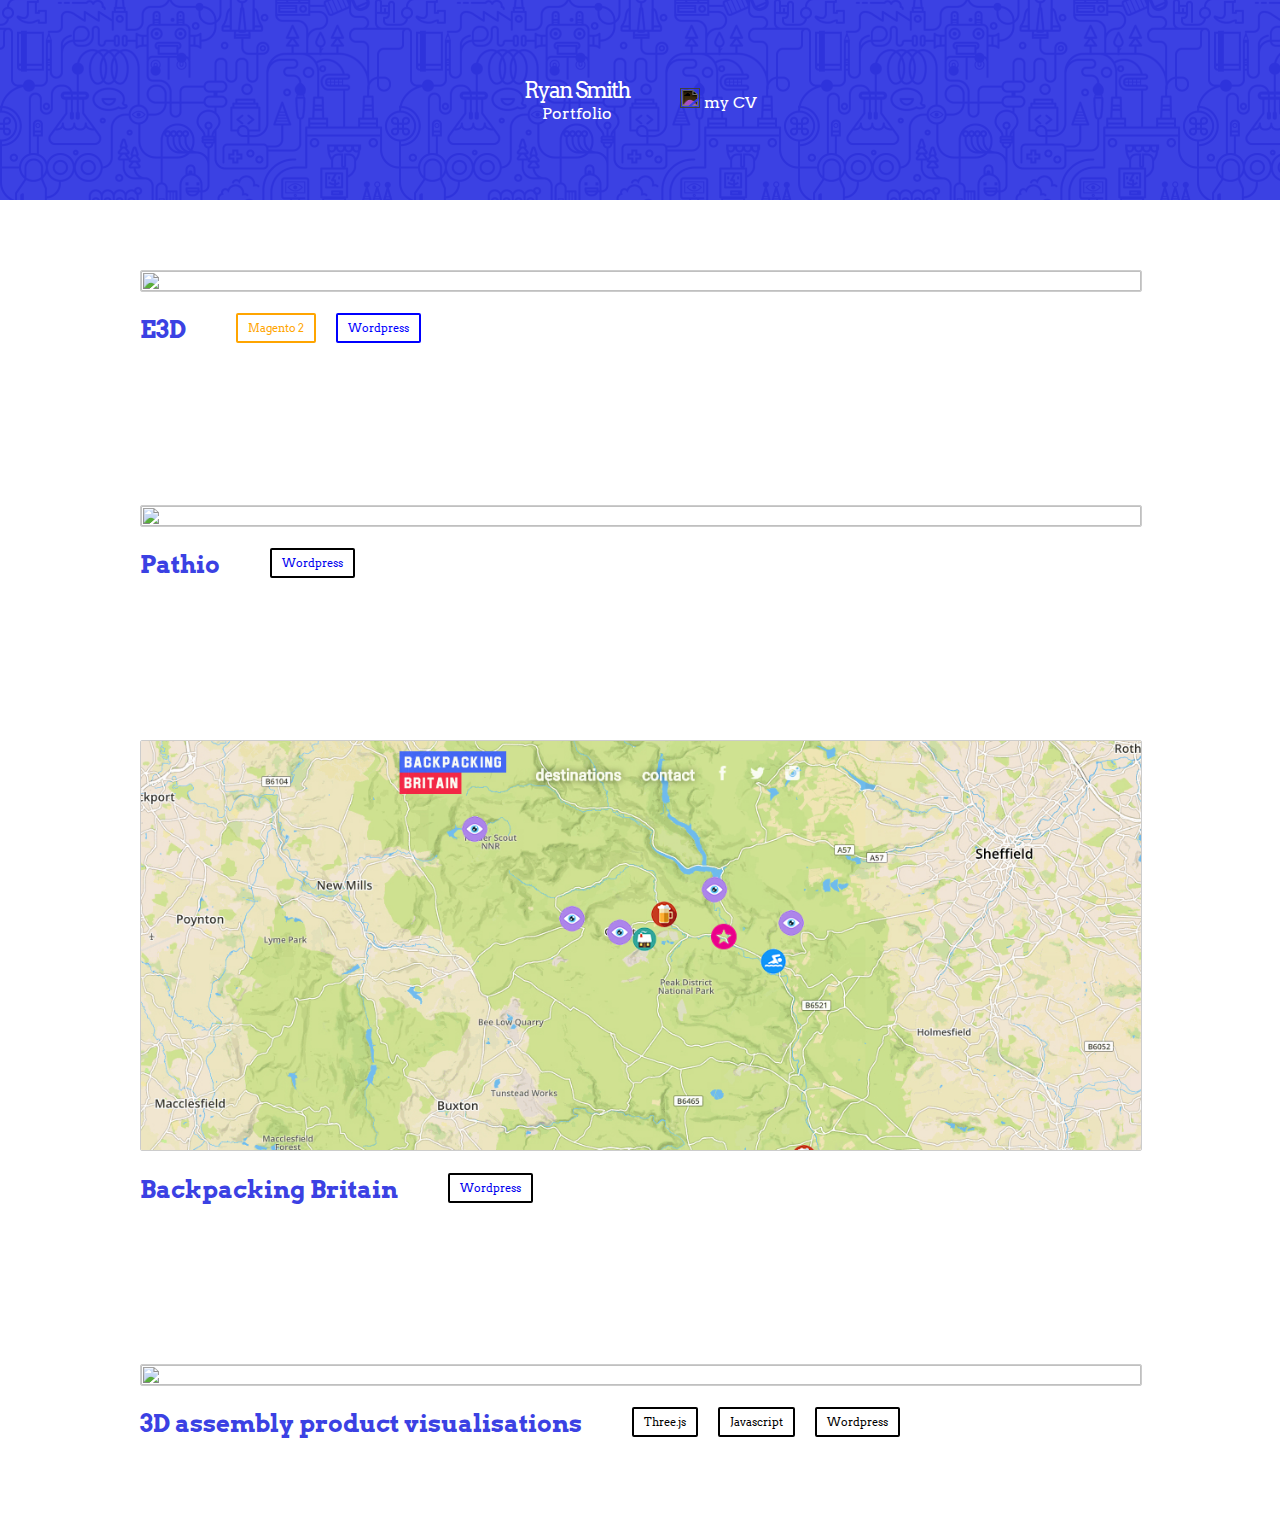
==== index.html @ 9bd3395c "finishing version 1" ====
<html>
<head>
    <link rel="stylesheet" type="text/css" href="styles.css" />
    <script src="https://ajax.googleapis.com/ajax/libs/jquery/3.4.1/jquery.min.js"></script>
    <script src="backToTop.js"></script>
</head>
<body>

    <header>
        <a href="index.html">
            <div class="logo">
                <span class="main-logo">Ryan Smith</span>
                <span class="sub-logo">Portfolio</span>
            </div>
        </a>
        <ul class="nav">
            <li>
                <img src="https://img.icons8.com/small/50/000000/open-resume.png">
                <a href="">my CV</a>
            </li>
        </ul>
    </header>


    <ul class="portfolio-item">

        <li>
            <a href="https://e3d-online.com" target="__blank">
                <img src="img/e3d-online.png" />
                <h2>E3D</h2>
                <ul class="technologies">
                    <li class="magento">Magento 2</li>
                    <li class="wordpress">Wordpress</li>
                </ul>
            </a>
        </li>
        
        <li>
            <a href="https://pathio.xyz" target="__blank">
                <img src="img/pathio.png" />
                <h2>Pathio</h2>
                <ul class="technologies">
                    <li>Wordpress</li>
                </ul>
            </a>
        </li>

        <li>
            <a href="http://34.69.143.95" target="__blank">
                <img src="img/backpackingbritain.jpg" />
                <h2>Backpacking Britain</h2>
                <ul class="technologies">
                    <li>Wordpress</li>
                </ul>
            </a>
        </li>


        <li>
            <img src="img/3d-product-visualisation.gif" />
            <h2>3D assembly product visualisations</h2>
            <ul class="technologies">
                <li>Three.js</li>
                <li>Javascript</li>
                <li>Wordpress</li>
            </ul>
        </li>



    </ul>





    <button onclick='topFunction()' id='myBtn' title='Go to top'>^</button>
</body>
</html>
---- styles.css ----
@import url('https://fonts.googleapis.com/css?family=Arvo&display=swap');


a{
    width: unset;
}


body{
    margin:0;
    padding: 0;
    font-family: 'Arvo', serif;
}
header{
    width:100%;
    background: #363be0;
    background-image: url(img/header-bg.png);
    background-blend-mode: overlay;
    height: 200px;
    display: flex;
    align-items: center;
    justify-content: center;
    flex-direction: row;
    color: #fff;
}

header div.logo{
    display: flex;
    align-items: center;
    justify-content: center;
    flex-direction: column;
}
header a {
    color:#fff;
    text-decoration: none;
}

header div.logo span.main-logo{
    font-size: 22px;
    letter-spacing: -2px;
}

header ul.nav{
    display: flex;
    flex-direction: row;
    align-items: center;
    justify-content: center;
    padding: 0;
    margin: 0 0 0 50px;
}

header ul.nav li{
    list-style: none;
}

header ul.nav li img{
    width:20px;
    height: auto;
    filter:invert(100%);
}

header ul.nav li a{
    color:#fff;
    text-decoration: none;
}

header ul.nav li a:hover{
    text-decoration: underline;
}

ul.portfolio-item{
    margin:0 auto;
    width:1000px;
    padding:0;
    display: flex;
    flex-direction: column;
    align-items: center;
    justify-content: center;
    text-align: center;
}

ul.portfolio-item li{
    width:100%;
    margin: 70px 0;
    list-style: none;
    position: relative;
}

ul.portfolio-item li a{
    width:100%;
}

ul.portfolio-item li img{
    width:100%;
    border-radius:2px;
    border: 1px #ccc solid;
}

ul.portfolio-item li h2{
    position: relative;
    float:left;
    color: #3b41e3;
    margin-top:20px;
} 

ul.portfolio-item li ul.technologies{
    float:left;
    border-radius:2px;
    margin: 13px 40px;
    padding:0;
    list-style: none;
}


ul.portfolio-item li ul.technologies li{
    width:auto;
    height: auto;
    text-align: center;
    border-radius:2px;
    background:none;
    border: solid 2px black;
    padding:6px 10px;
    font-size: 11px;
    margin: 5px 10px;
    list-style: none;
    float:left;
}
ul.portfolio-item li ul.technologies li.magento{
    border-color:orange;
    color:orange;
}
ul.portfolio-item li ul.technologies li.wordpress{
    border-color:blue;
    color:blue;
}


section.project-image{
    width:100%;
    display: flex;
    align-items: center;
    justify-content: center;
}

section.project-image img{
    width:60%;
}

section.project-desc{
    width:100%;
    background: #fff;
    padding:60px 0;
    display: flex;
    align-items: center;
    justify-content: center;
    min-height:300px;
}
section.project-desc:nth-child(2n+1){
    background: #f1f1f1;
}

section.project-desc div.text{
    display: flex;
    flex-direction: column;
    align-items: center;
    justify-content: center;
    margin: 0 40px;
}



section.project-desc.full-col{
    flex-direction: column;
}
section.project-desc.left-col{
    flex-direction: row;
}
section.project-desc.right-col{
    flex-direction: row-reverse;
}

section.project-desc.left-col img, section.project-desc.right-col img{
    max-width:100px;
    margin:40px;
}




section.project-desc.right-col div.text, section.project-desc.left-col div.text{
    max-width:50%;
}
section.project-desc.full-col div.text{
    margin-bottom:60px;
}


section.project-desc div.text p{
    text-align: center;
}















#myBtn {
    display: none; /* Hidden by default */
    position: fixed; /* Fixed/sticky position */
    bottom: 20px; /* Place the button at the bottom of the page */
    right: 30px; /* Place the button 30px from the right */
    z-index: 99; /* Make sure it does not overlap */
    border: none; /* Remove borders */
    outline: none; /* Remove outline */
    background-color: red; /* Set a background color */
    color: white; /* Text color */
    cursor: pointer; /* Add a mouse pointer on hover */
    padding: 15px; /* Some padding */
    border-radius: 10px; /* Rounded corners */
    font-size: 18px; /* Increase font size */
  }
  
  #myBtn:hover {
    background-color: #555; /* Add a dark-grey background on hover */
  }
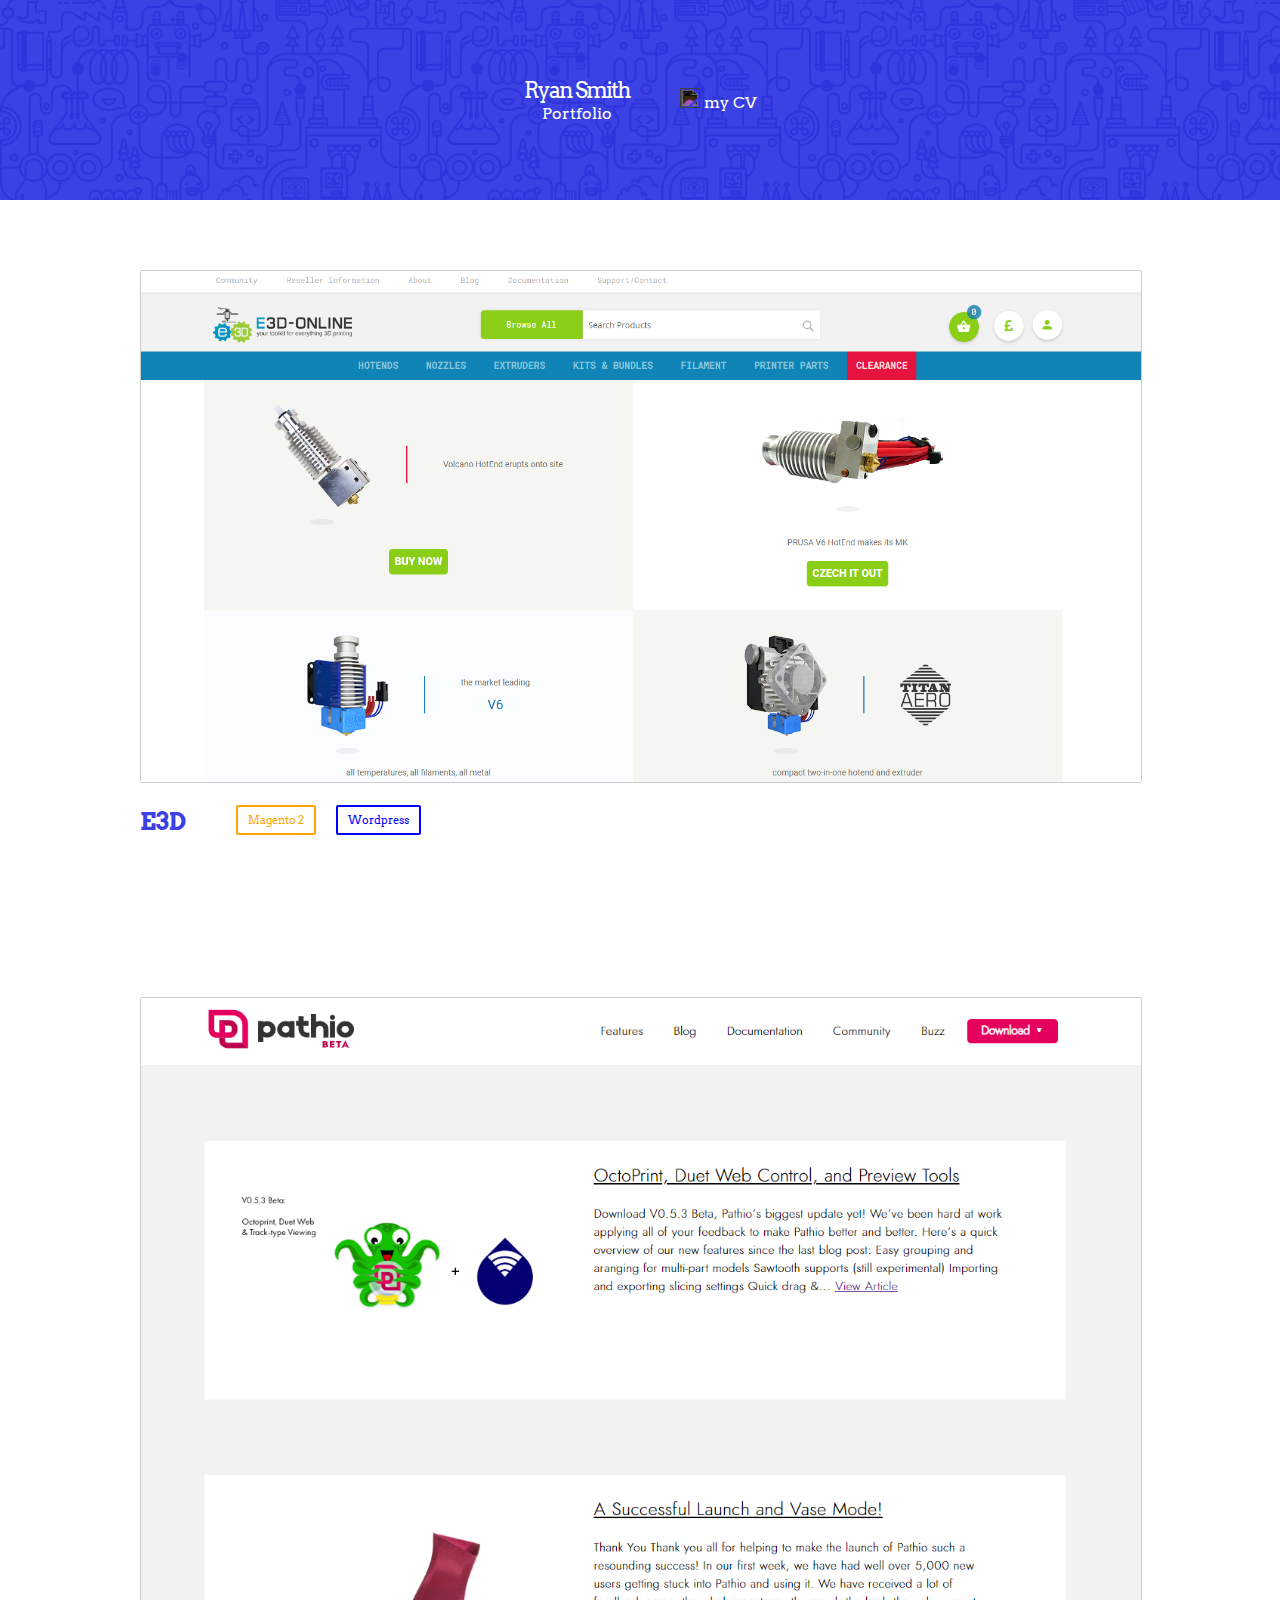
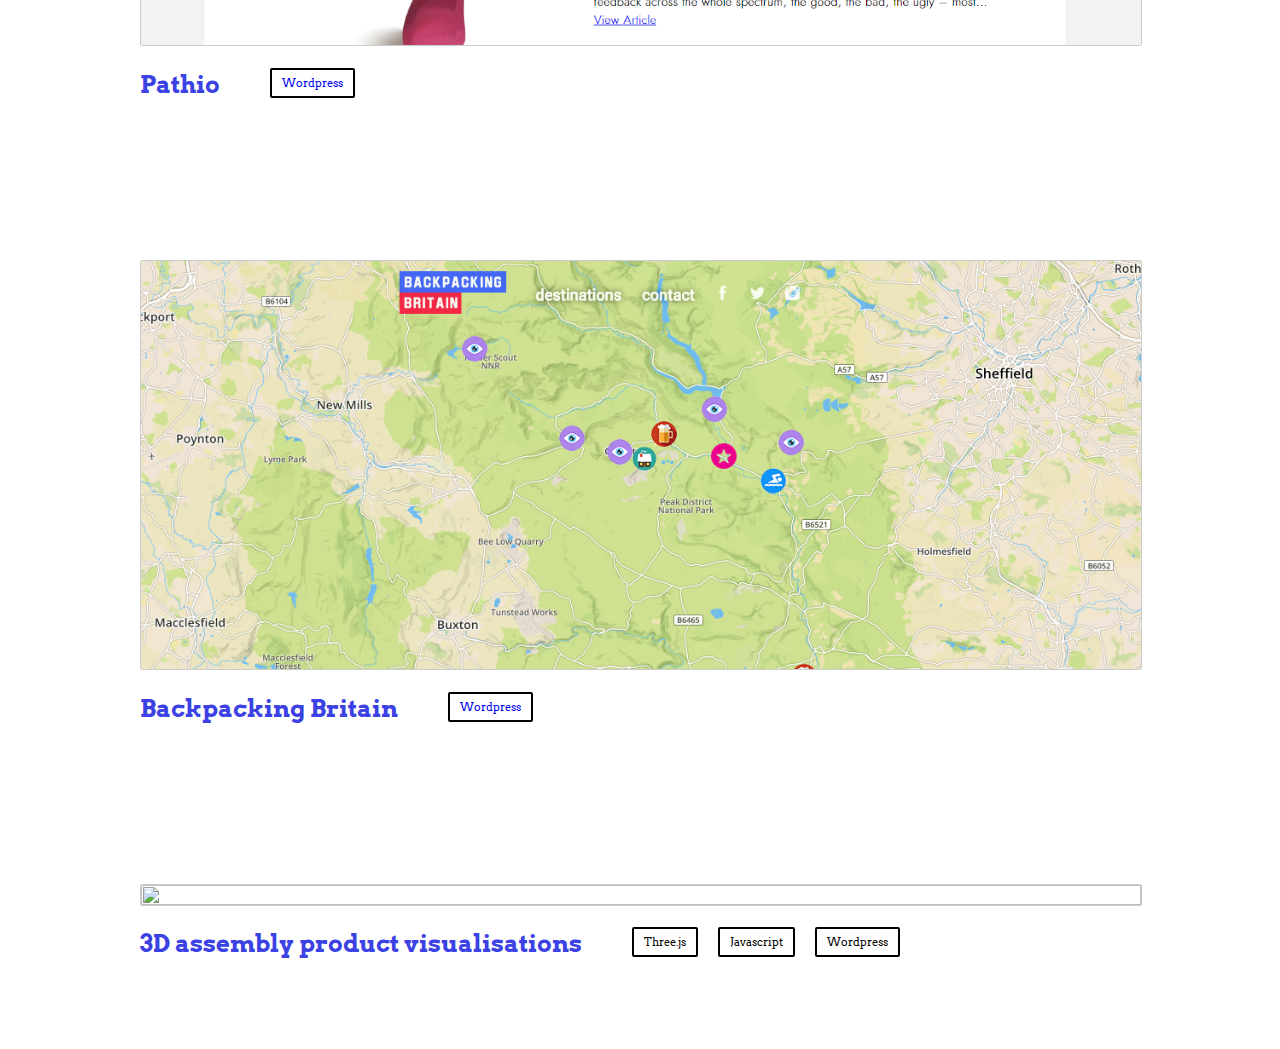
==== commit 7cbe0cb2: "deleting unused images and fixing png file extension issue" ====
--- a/index.html
+++ b/index.html
@@ -26,7 +26,7 @@
 
         <li>
             <a href="https://e3d-online.com" target="__blank">
-                <img src="img/e3d-online.png" />
+                <img src="img/e3d-online.PNG" />
                 <h2>E3D</h2>
                 <ul class="technologies">
                     <li class="magento">Magento 2</li>
@@ -37,7 +37,7 @@
         
         <li>
             <a href="https://pathio.xyz" target="__blank">
-                <img src="img/pathio.png" />
+                <img src="img/pathio.PNG" />
                 <h2>Pathio</h2>
                 <ul class="technologies">
                     <li>Wordpress</li>
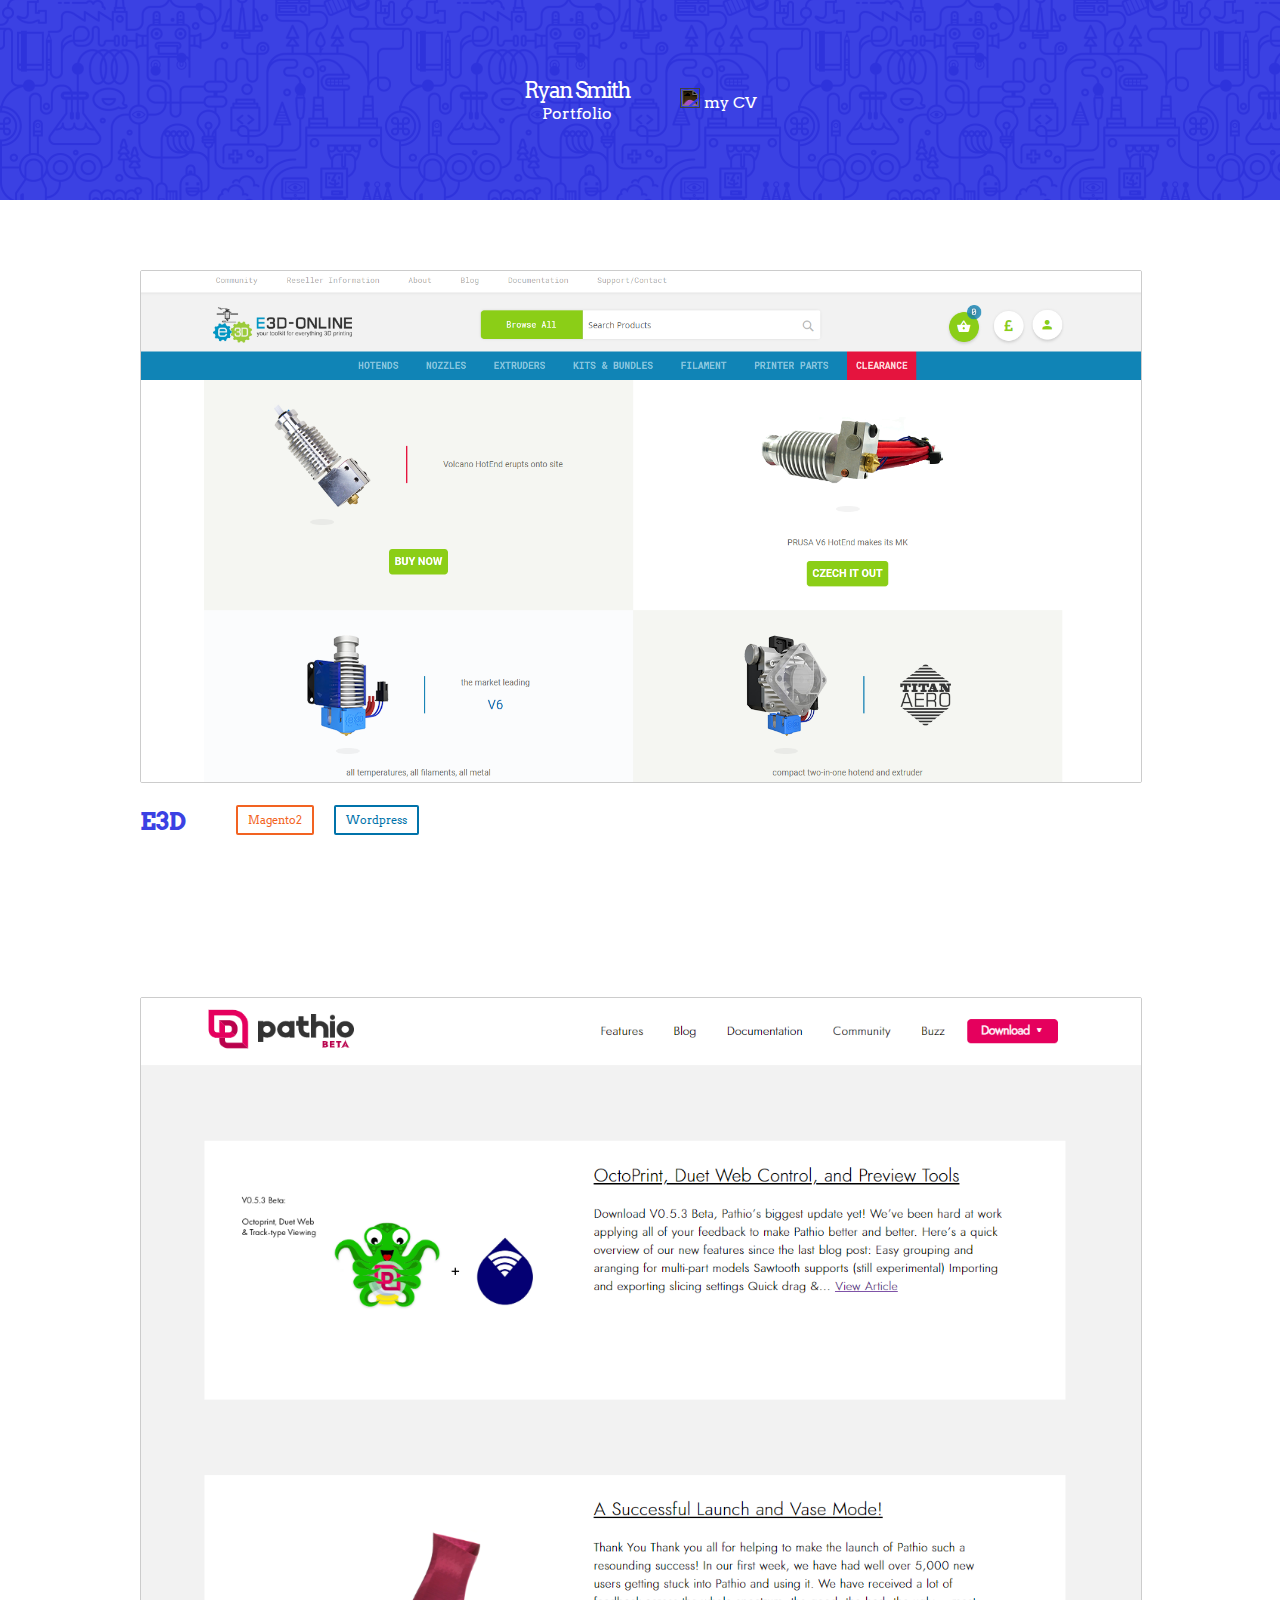
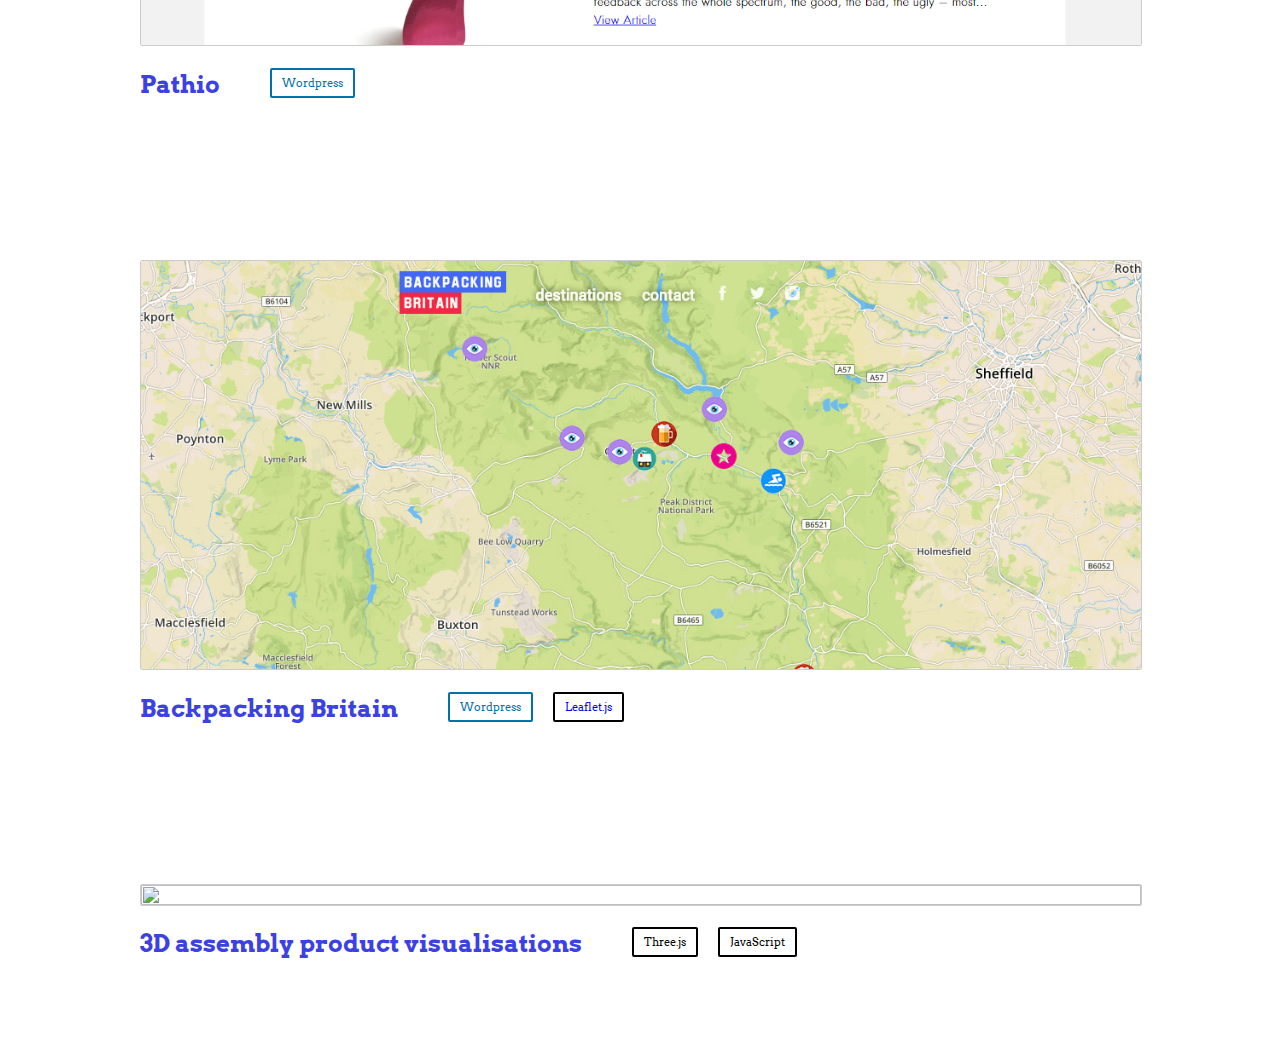
==== commit 7adf8ea9: "making wordpress and magento labels correct colour" ====
--- a/index.html
+++ b/index.html
@@ -29,7 +29,7 @@
                 <img src="img/e3d-online.PNG" />
                 <h2>E3D</h2>
                 <ul class="technologies">
-                    <li class="magento">Magento 2</li>
+                    <li class="magento">Magento2</li>
                     <li class="wordpress">Wordpress</li>
                 </ul>
             </a>
@@ -40,7 +40,7 @@
                 <img src="img/pathio.PNG" />
                 <h2>Pathio</h2>
                 <ul class="technologies">
-                    <li>Wordpress</li>
+                        <li class="wordpress">Wordpress</li>
                 </ul>
             </a>
         </li>
@@ -50,7 +50,8 @@
                 <img src="img/backpackingbritain.jpg" />
                 <h2>Backpacking Britain</h2>
                 <ul class="technologies">
-                    <li>Wordpress</li>
+                        <li class="wordpress">Wordpress</li>
+                        <li>Leaflet.js</li>
                 </ul>
             </a>
         </li>
@@ -61,8 +62,7 @@
             <h2>3D assembly product visualisations</h2>
             <ul class="technologies">
                 <li>Three.js</li>
-                <li>Javascript</li>
-                <li>Wordpress</li>
+                <li>JavaScript</li>
             </ul>
         </li>
 
--- a/styles.css
+++ b/styles.css
@@ -126,12 +126,12 @@
     float:left;
 }
 ul.portfolio-item li ul.technologies li.magento{
-    border-color:orange;
-    color:orange;
+    border-color:#f26322;
+    color:#f26322;
 }
 ul.portfolio-item li ul.technologies li.wordpress{
-    border-color:blue;
-    color:blue;
+    border-color:#0073aa;
+    color:#0073aa;
 }
 
 
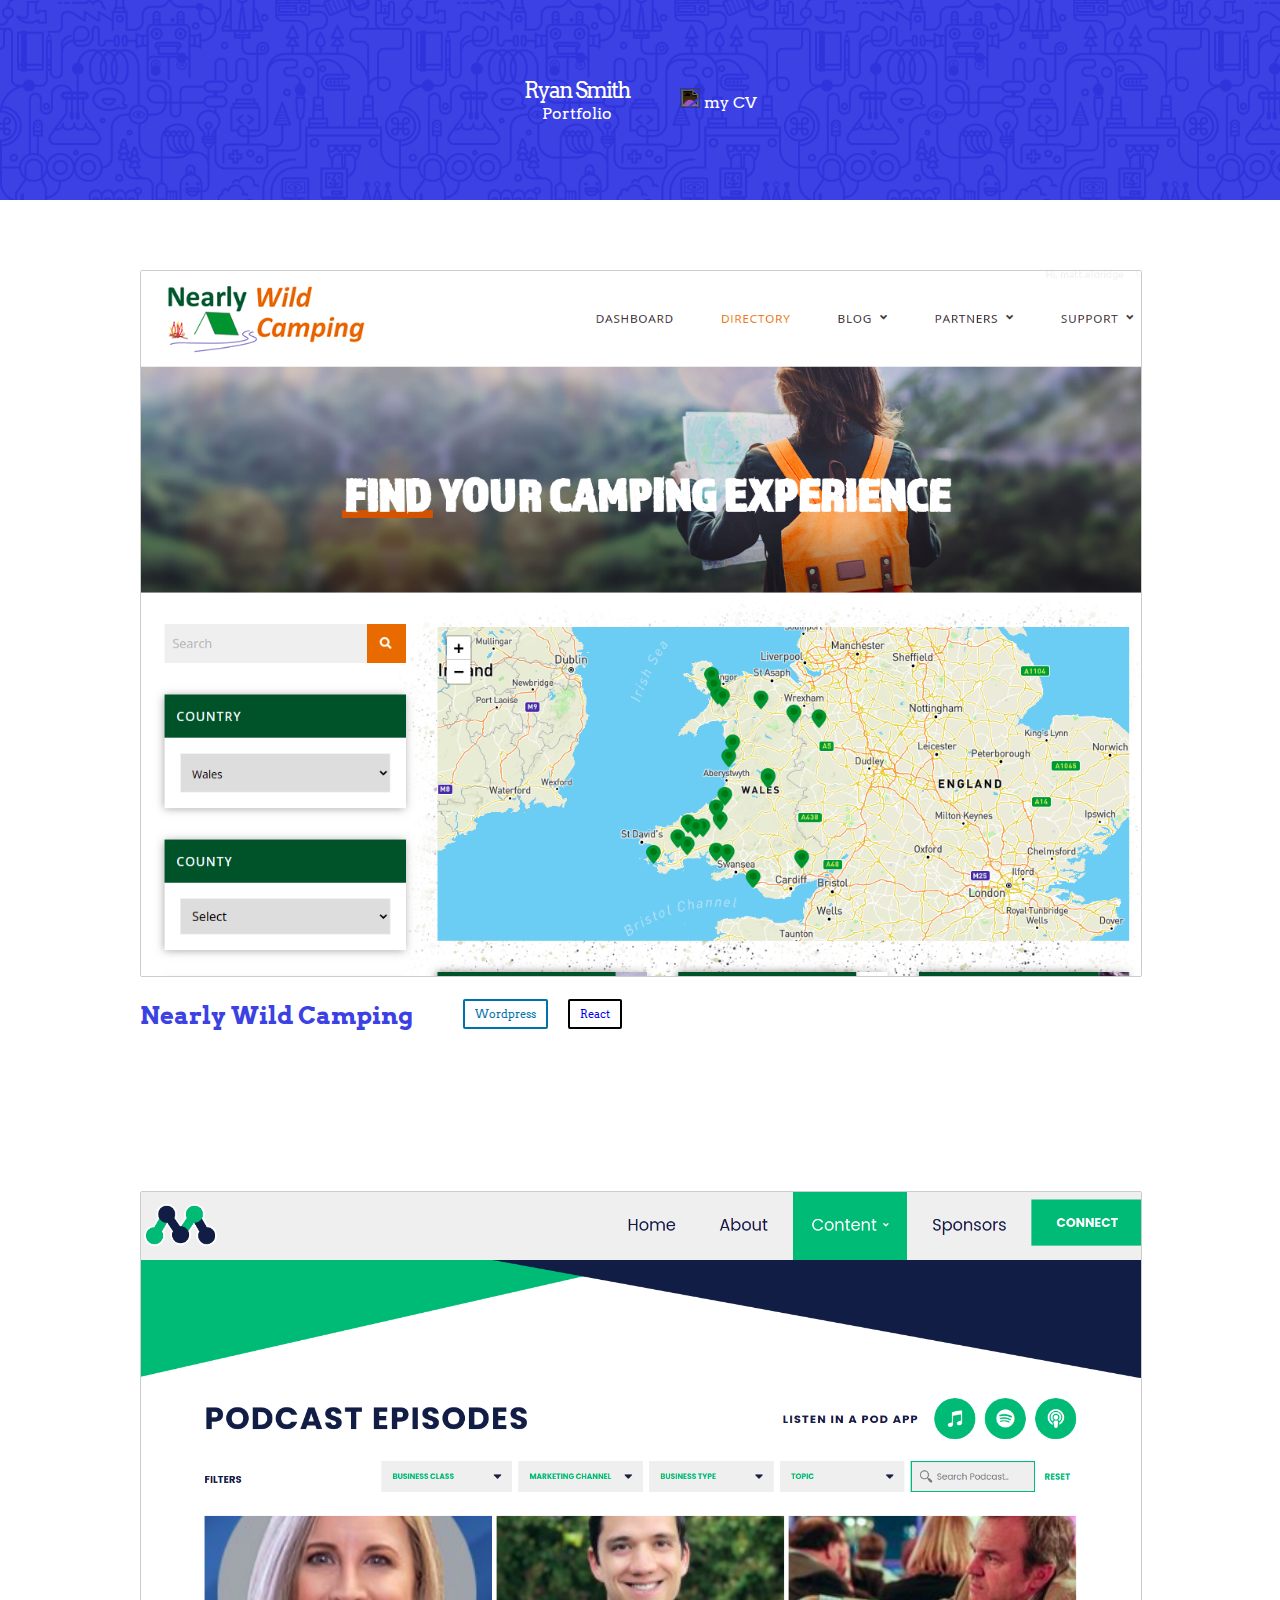
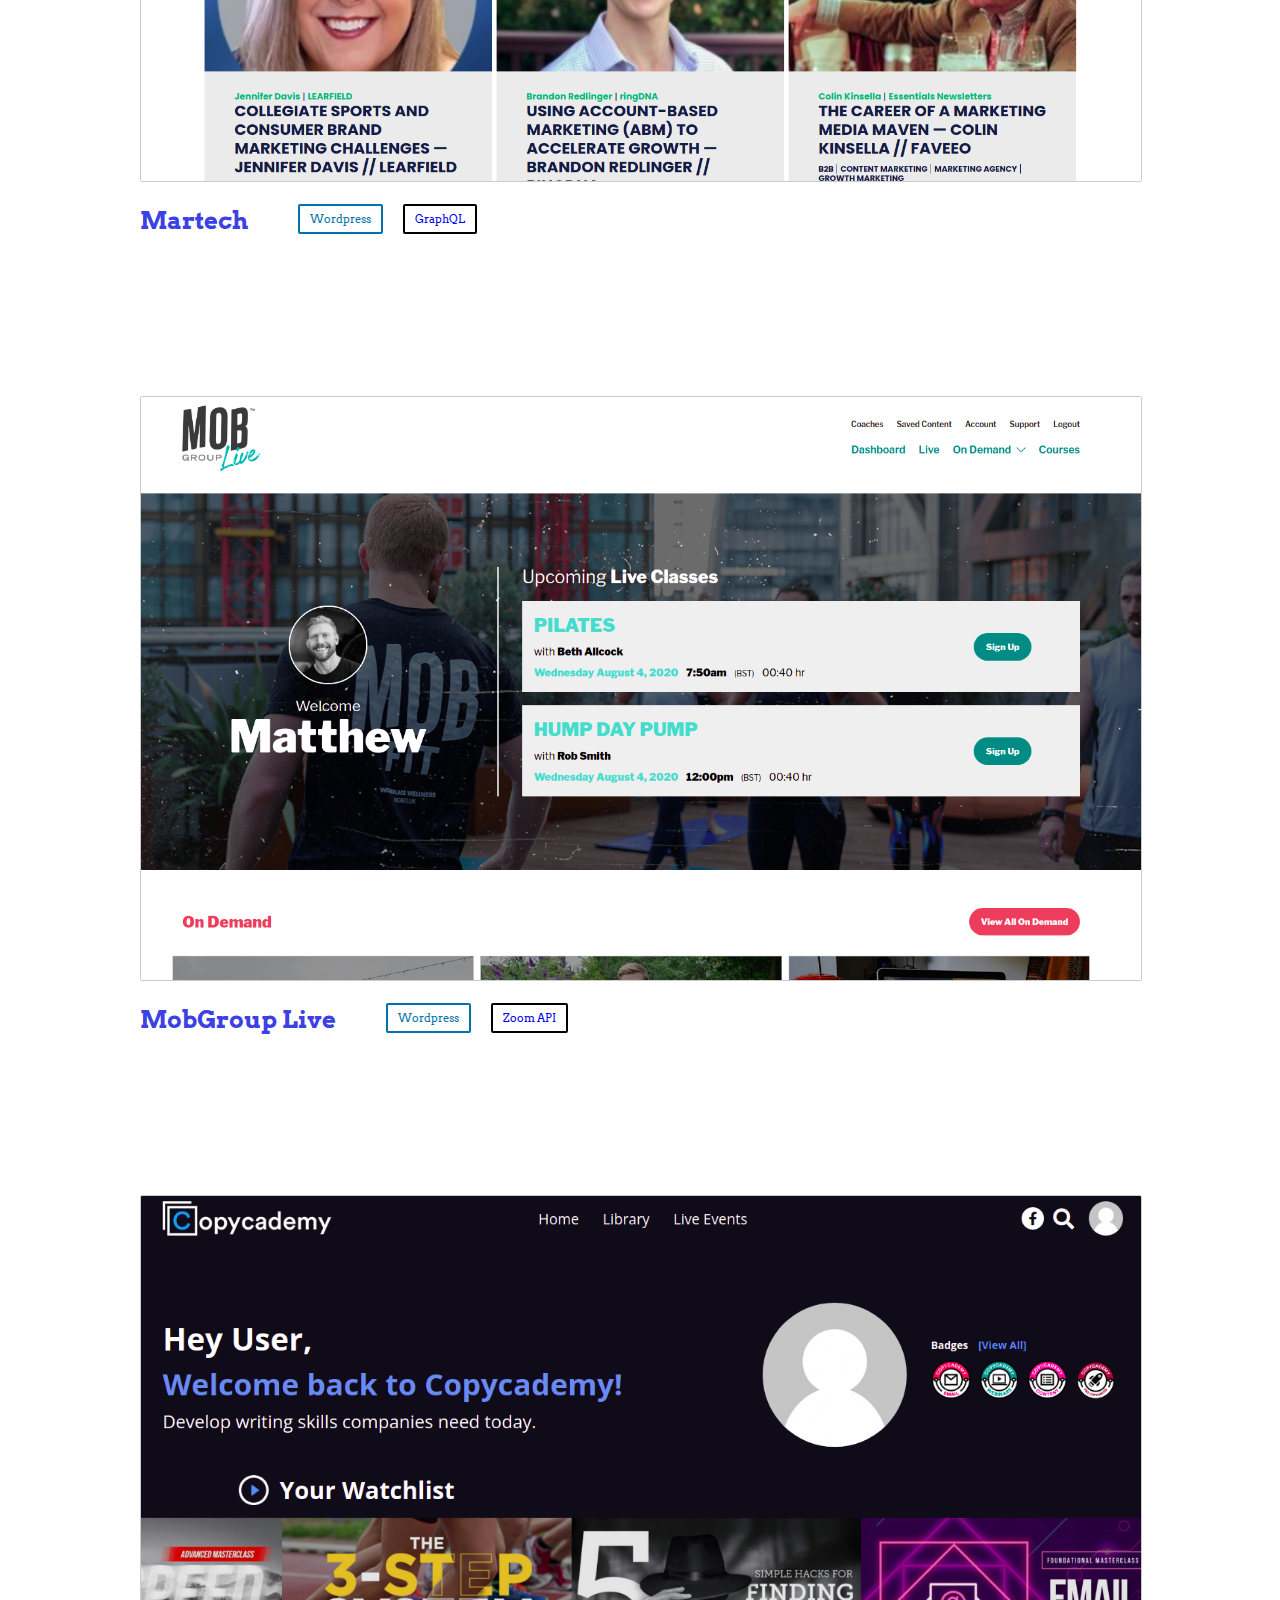
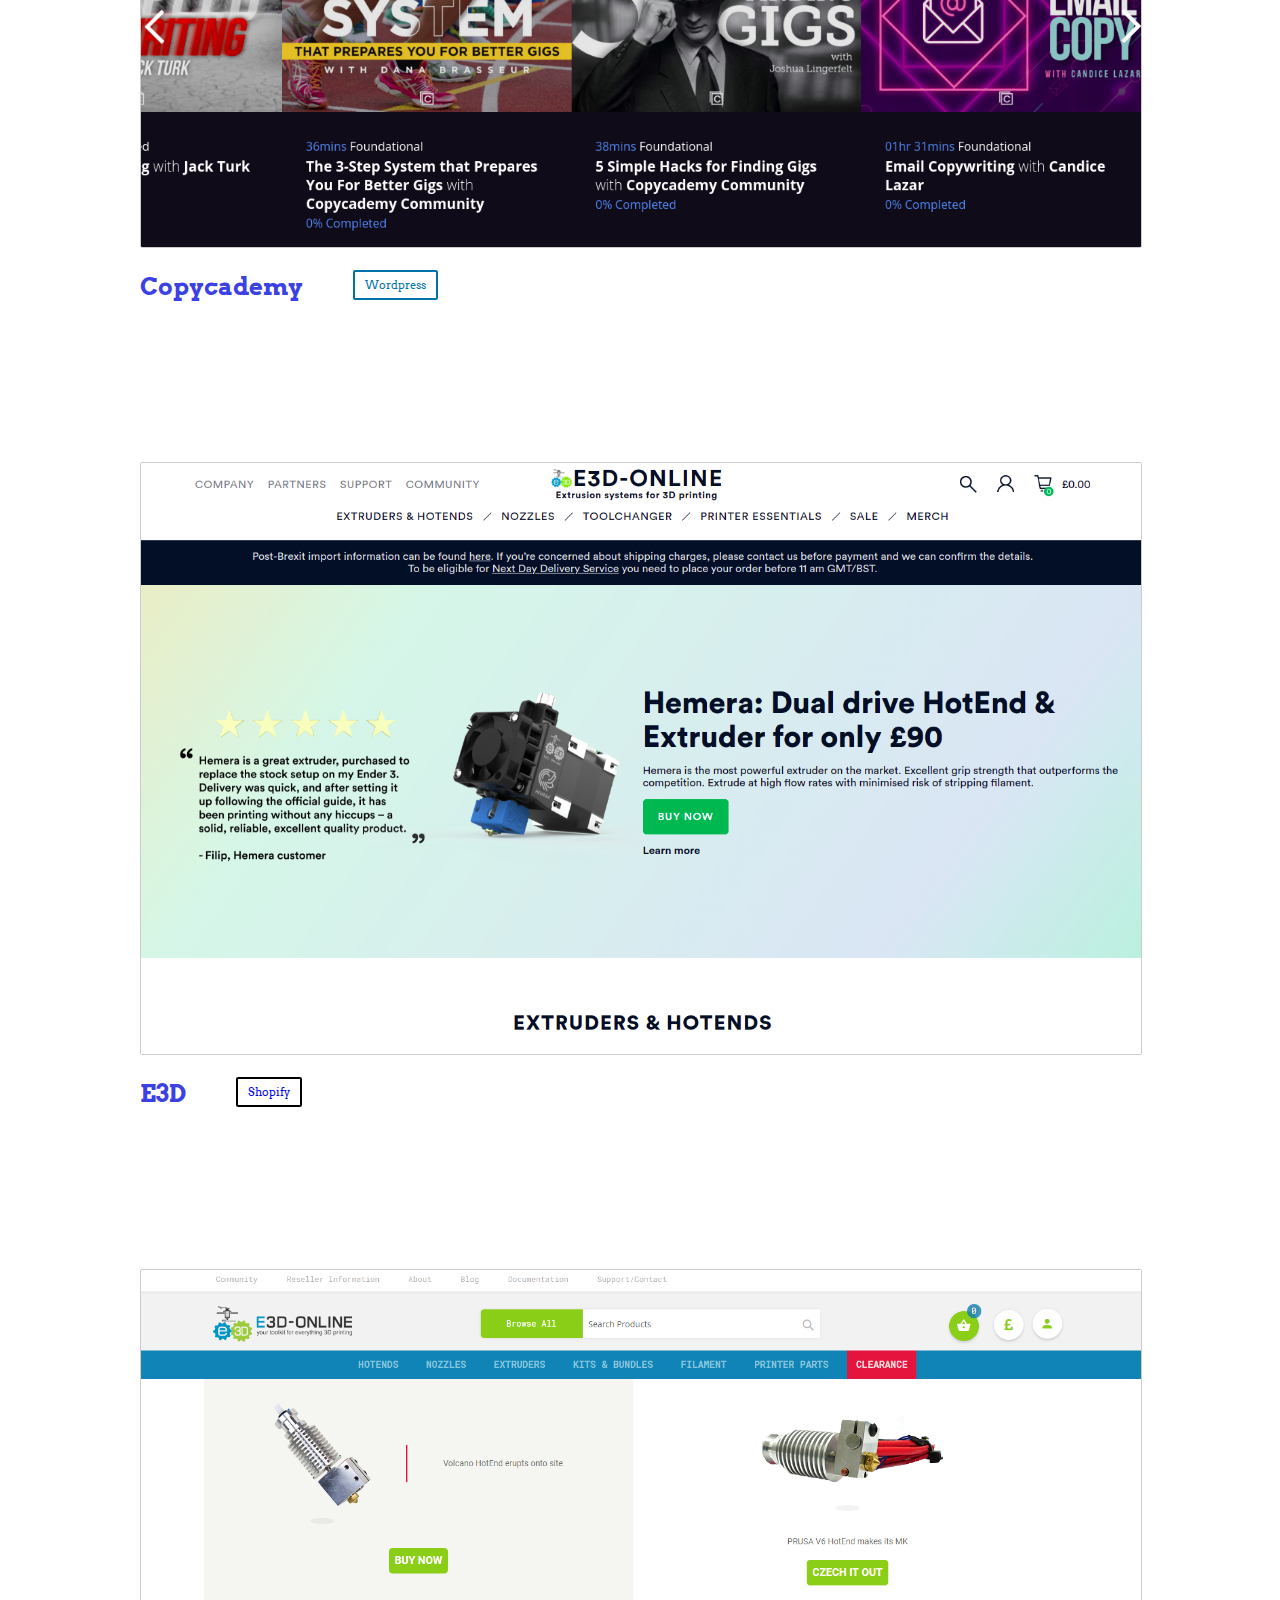
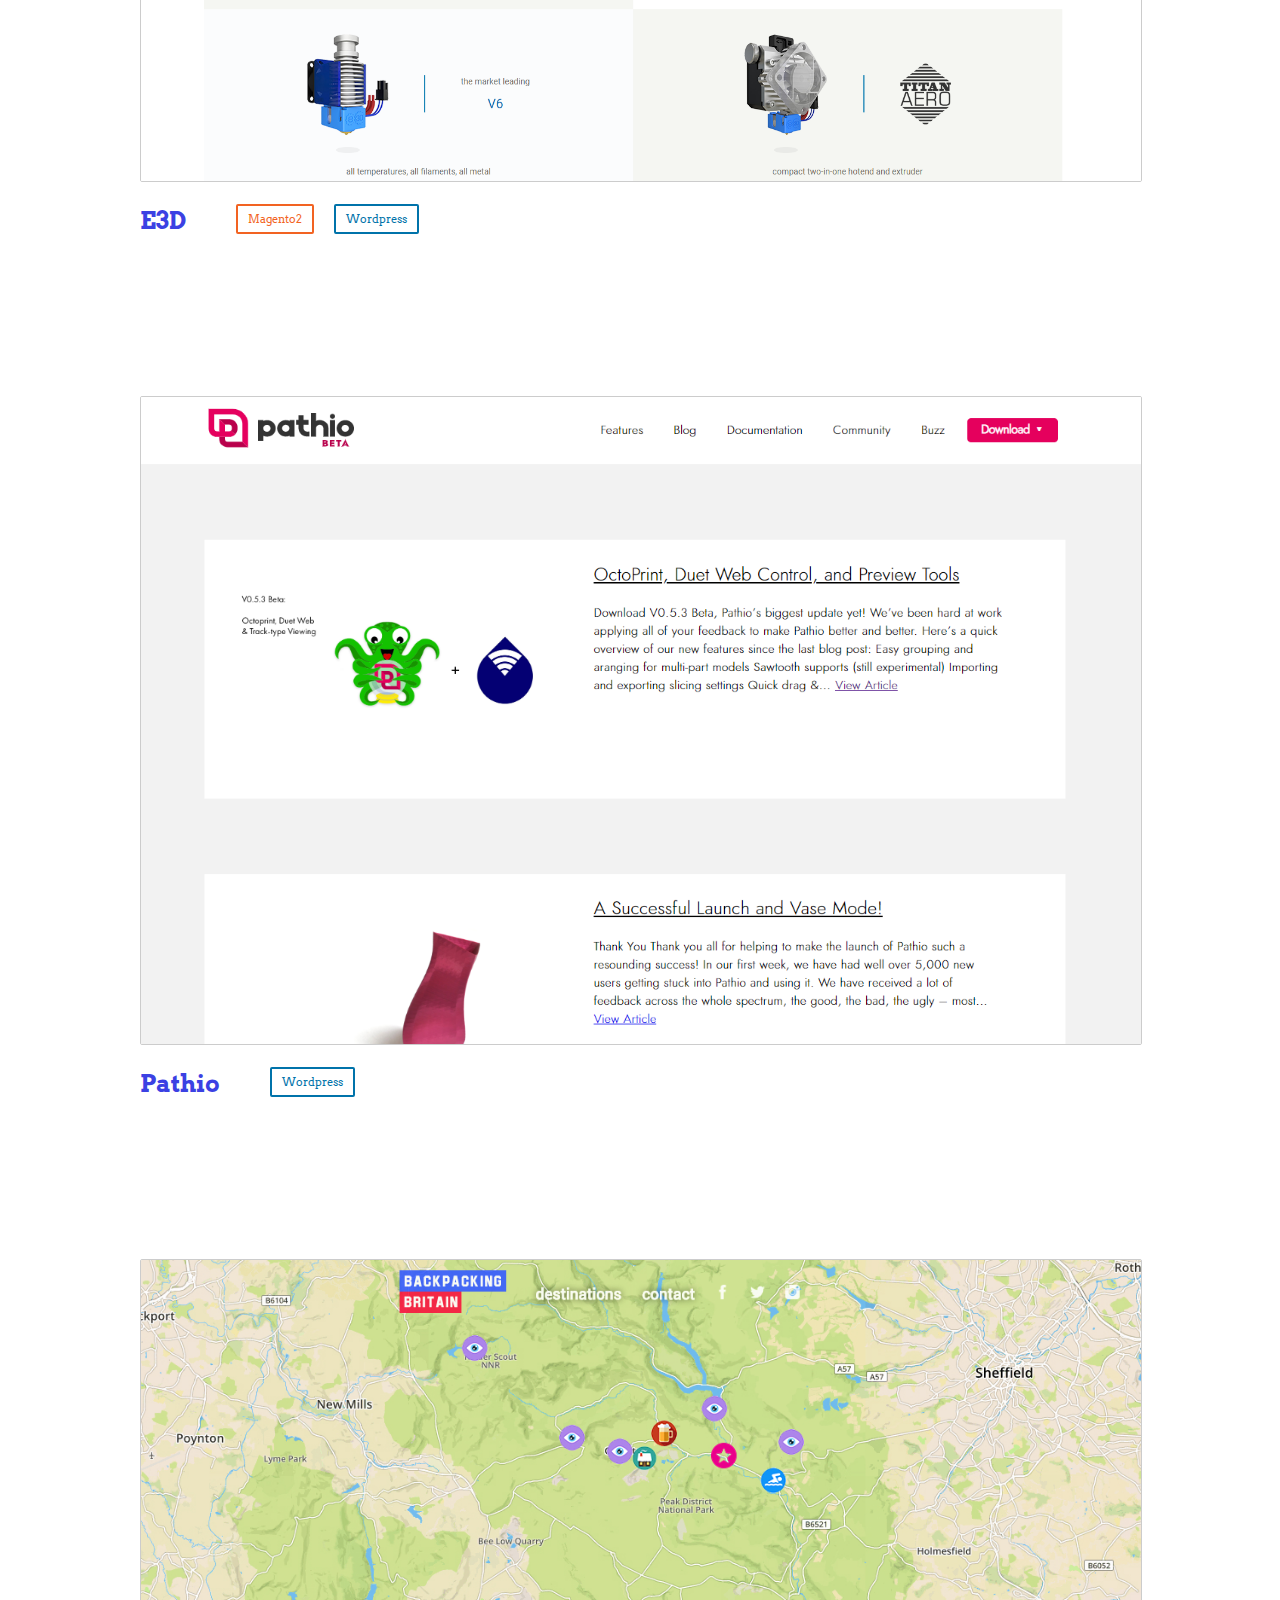
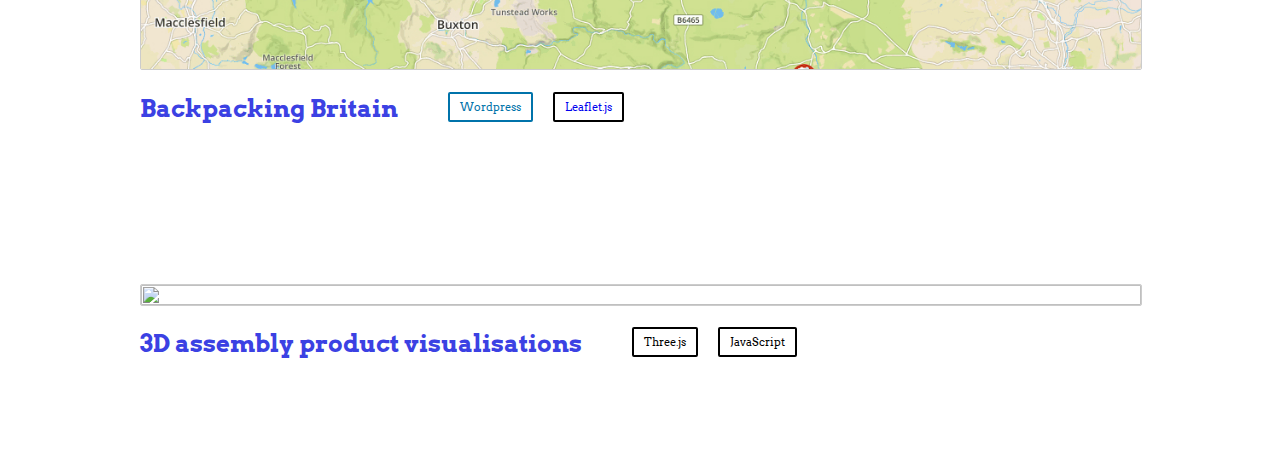
==== commit 5c97a466: "2020 shakeup" ====
--- a/index.html
+++ b/index.html
@@ -1,79 +1,117 @@
 <html>
-<head>
+  <head>
     <link rel="stylesheet" type="text/css" href="styles.css" />
     <script src="https://ajax.googleapis.com/ajax/libs/jquery/3.4.1/jquery.min.js"></script>
     <script src="backToTop.js"></script>
-</head>
-<body>
-
+  </head>
+  <body>
     <header>
-        <a href="index.html">
-            <div class="logo">
-                <span class="main-logo">Ryan Smith</span>
-                <span class="sub-logo">Portfolio</span>
-            </div>
-        </a>
-        <ul class="nav">
-            <li>
-                <img src="https://img.icons8.com/small/50/000000/open-resume.png">
-                <a href="">my CV</a>
-            </li>
-        </ul>
+      <a href="index.html">
+        <div class="logo">
+          <span class="main-logo">Ryan Smith</span>
+          <span class="sub-logo">Portfolio</span>
+        </div>
+      </a>
+      <ul class="nav">
+        <li>
+          <img src="https://img.icons8.com/small/50/000000/open-resume.png" />
+          <a href="img/CV-RyanSmith2019.pdf" target="__blank">my CV</a>
+        </li>
+      </ul>
     </header>
 
+    <ul class="portfolio-item">
+      <li>
+        <a href="https://e3d-online.com" target="__blank">
+          <img src="img/nwc.png" />
+          <h2>Nearly Wild Camping</h2>
+          <ul class="technologies">
+            <li class="wordpress">Wordpress</li>
+            <li class="react">React</li>
+          </ul>
+        </a>
+      </li>
+      <li>
+        <a href="https://martechpod.com/" target="__blank">
+          <img src="img/martech.png" />
+          <h2>Martech</h2>
+          <ul class="technologies">
+            <li class="wordpress">Wordpress</li>
+            <li class="graphql">GraphQL</li>
+          </ul>
+        </a>
+      </li>
+      <li>
+        <a href="https://members.mob.group/" target="__blank">
+          <img src="img/mobgroup.png" />
+          <h2>MobGroup Live</h2>
+          <ul class="technologies">
+              <li class="wordpress">Wordpress</li>
+              <li class="zoom">Zoom API</li>
+          </ul>
+        </a>
+      </li>
+      <li>
+        <a href="https://copycademy.com/" target="__blank">
+          <img src="img/copycademy.png" />
+          <h2>Copycademy</h2>
+          <ul class="technologies">
+            <li class="wordpress">Wordpress</li>
+          </ul>
+        </a>
+      </li>
+      <li>
+        <a href="https://e3d-online.com" target="__blank">
+          <img src="img/e3d-shopify.png" />
+          <h2>E3D</h2>
+          <ul class="technologies">
+            <li class="shopify">Shopify</li>
+          </ul>
+        </a>
+      </li>
 
-    <ul class="portfolio-item">
+      <li>
+        <a href="https://e3d-online.com" target="__blank">
+          <img src="img/e3d-online.PNG" />
+          <h2>E3D</h2>
+          <ul class="technologies">
+            <li class="magento">Magento2</li>
+            <li class="wordpress">Wordpress</li>
+          </ul>
+        </a>
+      </li>
 
-        <li>
-            <a href="https://e3d-online.com" target="__blank">
-                <img src="img/e3d-online.PNG" />
-                <h2>E3D</h2>
-                <ul class="technologies">
-                    <li class="magento">Magento2</li>
-                    <li class="wordpress">Wordpress</li>
-                </ul>
-            </a>
-        </li>
-        
-        <li>
-            <a href="https://pathio.xyz" target="__blank">
-                <img src="img/pathio.PNG" />
-                <h2>Pathio</h2>
-                <ul class="technologies">
-                        <li class="wordpress">Wordpress</li>
-                </ul>
-            </a>
-        </li>
+      <li>
+        <a href="https://pathio.xyz" target="__blank">
+          <img src="img/pathio.PNG" />
+          <h2>Pathio</h2>
+          <ul class="technologies">
+            <li class="wordpress">Wordpress</li>
+          </ul>
+        </a>
+      </li>
 
-        <li>
-            <a href="http://34.69.143.95" target="__blank">
-                <img src="img/backpackingbritain.jpg" />
-                <h2>Backpacking Britain</h2>
-                <ul class="technologies">
-                        <li class="wordpress">Wordpress</li>
-                        <li>Leaflet.js</li>
-                </ul>
-            </a>
-        </li>
+      <li>
+        <a href="http://34.69.143.95" target="__blank">
+          <img src="img/backpackingbritain.jpg" />
+          <h2>Backpacking Britain</h2>
+          <ul class="technologies">
+            <li class="wordpress">Wordpress</li>
+            <li>Leaflet.js</li>
+          </ul>
+        </a>
+      </li>
 
-
-        <li>
-            <img src="img/3d-product-visualisation.gif" />
-            <h2>3D assembly product visualisations</h2>
-            <ul class="technologies">
-                <li>Three.js</li>
-                <li>JavaScript</li>
-            </ul>
-        </li>
-
-
-
+      <li>
+        <img src="img/3d-product-visualisation.gif" />
+        <h2>3D assembly product visualisations</h2>
+        <ul class="technologies">
+          <li>Three.js</li>
+          <li>JavaScript</li>
+        </ul>
+      </li>
     </ul>
 
-
-
-
-
-    <button onclick='topFunction()' id='myBtn' title='Go to top'>^</button>
-</body>
-</html>+    <button onclick="topFunction()" id="myBtn" title="Go to top">^</button>
+  </body>
+</html>
--- a/styles.css
+++ b/styles.css
@@ -1,234 +1,227 @@
-@import url('https://fonts.googleapis.com/css?family=Arvo&display=swap');
-
-
-a{
-    width: unset;
-}
-
-
-body{
-    margin:0;
-    padding: 0;
-    font-family: 'Arvo', serif;
-}
-header{
-    width:100%;
-    background: #363be0;
-    background-image: url(img/header-bg.png);
-    background-blend-mode: overlay;
-    height: 200px;
-    display: flex;
-    align-items: center;
-    justify-content: center;
-    flex-direction: row;
-    color: #fff;
-}
-
-header div.logo{
-    display: flex;
-    align-items: center;
-    justify-content: center;
-    flex-direction: column;
+@import url("https://fonts.googleapis.com/css?family=Arvo&display=swap");
+
+a {
+  width: unset;
+}
+
+body {
+  margin: 0;
+  padding: 0;
+  font-family: "Arvo", serif;
+}
+header {
+  width: 100%;
+  background: #363be0;
+  background-image: url(img/header-bg.png);
+  background-blend-mode: overlay;
+  height: 200px;
+  display: flex;
+  align-items: center;
+  justify-content: center;
+  flex-direction: row;
+  color: #fff;
+}
+
+header div.logo {
+  display: flex;
+  align-items: center;
+  justify-content: center;
+  flex-direction: column;
 }
 header a {
-    color:#fff;
-    text-decoration: none;
-}
-
-header div.logo span.main-logo{
-    font-size: 22px;
-    letter-spacing: -2px;
-}
-
-header ul.nav{
-    display: flex;
-    flex-direction: row;
-    align-items: center;
-    justify-content: center;
-    padding: 0;
-    margin: 0 0 0 50px;
-}
-
-header ul.nav li{
-    list-style: none;
-}
-
-header ul.nav li img{
-    width:20px;
-    height: auto;
-    filter:invert(100%);
-}
-
-header ul.nav li a{
-    color:#fff;
-    text-decoration: none;
-}
-
-header ul.nav li a:hover{
-    text-decoration: underline;
-}
-
-ul.portfolio-item{
-    margin:0 auto;
-    width:1000px;
-    padding:0;
-    display: flex;
-    flex-direction: column;
-    align-items: center;
-    justify-content: center;
-    text-align: center;
-}
-
-ul.portfolio-item li{
-    width:100%;
-    margin: 70px 0;
-    list-style: none;
-    position: relative;
-}
-
-ul.portfolio-item li a{
-    width:100%;
-}
-
-ul.portfolio-item li img{
-    width:100%;
-    border-radius:2px;
-    border: 1px #ccc solid;
-}
-
-ul.portfolio-item li h2{
-    position: relative;
-    float:left;
-    color: #3b41e3;
-    margin-top:20px;
-} 
-
-ul.portfolio-item li ul.technologies{
-    float:left;
-    border-radius:2px;
-    margin: 13px 40px;
-    padding:0;
-    list-style: none;
-}
-
-
-ul.portfolio-item li ul.technologies li{
-    width:auto;
-    height: auto;
-    text-align: center;
-    border-radius:2px;
-    background:none;
-    border: solid 2px black;
-    padding:6px 10px;
-    font-size: 11px;
-    margin: 5px 10px;
-    list-style: none;
-    float:left;
-}
-ul.portfolio-item li ul.technologies li.magento{
-    border-color:#f26322;
-    color:#f26322;
-}
-ul.portfolio-item li ul.technologies li.wordpress{
-    border-color:#0073aa;
-    color:#0073aa;
-}
-
-
-section.project-image{
-    width:100%;
-    display: flex;
-    align-items: center;
-    justify-content: center;
-}
-
-section.project-image img{
-    width:60%;
-}
-
-section.project-desc{
-    width:100%;
-    background: #fff;
-    padding:60px 0;
-    display: flex;
-    align-items: center;
-    justify-content: center;
-    min-height:300px;
-}
-section.project-desc:nth-child(2n+1){
-    background: #f1f1f1;
-}
-
-section.project-desc div.text{
-    display: flex;
-    flex-direction: column;
-    align-items: center;
-    justify-content: center;
-    margin: 0 40px;
-}
-
-
-
-section.project-desc.full-col{
-    flex-direction: column;
-}
-section.project-desc.left-col{
-    flex-direction: row;
-}
-section.project-desc.right-col{
-    flex-direction: row-reverse;
-}
-
-section.project-desc.left-col img, section.project-desc.right-col img{
-    max-width:100px;
-    margin:40px;
-}
-
-
-
-
-section.project-desc.right-col div.text, section.project-desc.left-col div.text{
-    max-width:50%;
-}
-section.project-desc.full-col div.text{
-    margin-bottom:60px;
-}
-
-
-section.project-desc div.text p{
-    text-align: center;
-}
-
-
-
-
-
-
-
-
-
-
-
-
-
-
+  color: #fff;
+  text-decoration: none;
+}
+
+header div.logo span.main-logo {
+  font-size: 22px;
+  letter-spacing: -2px;
+}
+
+header ul.nav {
+  display: flex;
+  flex-direction: row;
+  align-items: center;
+  justify-content: center;
+  padding: 0;
+  margin: 0 0 0 50px;
+}
+
+header ul.nav li {
+  list-style: none;
+}
+
+header ul.nav li img {
+  width: 20px;
+  height: auto;
+  filter: invert(100%);
+}
+
+header ul.nav li a {
+  color: #fff;
+  text-decoration: none;
+}
+
+header ul.nav li a:hover {
+  text-decoration: underline;
+}
+
+ul.portfolio-item {
+  margin: 0 auto;
+  width: 1000px;
+  padding: 0;
+  display: flex;
+  flex-direction: column;
+  align-items: center;
+  justify-content: center;
+  text-align: center;
+}
+
+ul.portfolio-item li {
+  width: 100%;
+  margin: 70px 0;
+  list-style: none;
+  position: relative;
+}
+
+ul.portfolio-item li a {
+  width: 100%;
+}
+
+ul.portfolio-item li img {
+  width: 100%;
+  border-radius: 2px;
+  border: 1px #ccc solid;
+}
+
+ul.portfolio-item li h2 {
+  position: relative;
+  float: left;
+  color: #3b41e3;
+  margin-top: 20px;
+}
+
+ul.portfolio-item li ul.technologies {
+  float: left;
+  border-radius: 2px;
+  margin: 13px 40px;
+  padding: 0;
+  list-style: none;
+}
+
+ul.portfolio-item li ul.technologies li {
+  width: auto;
+  height: auto;
+  text-align: center;
+  border-radius: 2px;
+  background: none;
+  border: solid 2px black;
+  padding: 6px 10px;
+  font-size: 11px;
+  margin: 5px 10px;
+  list-style: none;
+  float: left;
+}
+ul.portfolio-item li ul.technologies li.magento {
+  border-color: #f26322;
+  color: #f26322;
+}
+ul.portfolio-item li ul.technologies li.wordpress {
+  border-color: #0073aa;
+  color: #0073aa;
+}
+
+section.project-image {
+  width: 100%;
+  display: flex;
+  align-items: center;
+  justify-content: center;
+}
+
+section.project-image img {
+  width: 60%;
+}
+
+section.project-desc {
+  width: 100%;
+  background: #fff;
+  padding: 60px 0;
+  display: flex;
+  align-items: center;
+  justify-content: center;
+  min-height: 300px;
+}
+section.project-desc:nth-child(2n + 1) {
+  background: #f1f1f1;
+}
+
+section.project-desc div.text {
+  display: flex;
+  flex-direction: column;
+  align-items: center;
+  justify-content: center;
+  margin: 0 40px;
+}
+
+section.project-desc.full-col {
+  flex-direction: column;
+}
+section.project-desc.left-col {
+  flex-direction: row;
+}
+section.project-desc.right-col {
+  flex-direction: row-reverse;
+}
+
+section.project-desc.left-col img,
+section.project-desc.right-col img {
+  max-width: 100px;
+  margin: 40px;
+}
+
+section.project-desc.right-col div.text,
+section.project-desc.left-col div.text {
+  max-width: 50%;
+}
+section.project-desc.full-col div.text {
+  margin-bottom: 60px;
+}
+
+section.project-desc div.text p {
+  text-align: center;
+}
 
 #myBtn {
-    display: none; /* Hidden by default */
-    position: fixed; /* Fixed/sticky position */
-    bottom: 20px; /* Place the button at the bottom of the page */
-    right: 30px; /* Place the button 30px from the right */
-    z-index: 99; /* Make sure it does not overlap */
-    border: none; /* Remove borders */
-    outline: none; /* Remove outline */
-    background-color: red; /* Set a background color */
-    color: white; /* Text color */
-    cursor: pointer; /* Add a mouse pointer on hover */
-    padding: 15px; /* Some padding */
-    border-radius: 10px; /* Rounded corners */
-    font-size: 18px; /* Increase font size */
+  display: none; /* Hidden by default */
+  position: fixed; /* Fixed/sticky position */
+  bottom: 20px; /* Place the button at the bottom of the page */
+  right: 30px; /* Place the button 30px from the right */
+  z-index: 99; /* Make sure it does not overlap */
+  border: none; /* Remove borders */
+  outline: none; /* Remove outline */
+  background-color: red; /* Set a background color */
+  color: white; /* Text color */
+  cursor: pointer; /* Add a mouse pointer on hover */
+  padding: 15px; /* Some padding */
+  border-radius: 10px; /* Rounded corners */
+  font-size: 18px; /* Increase font size */
+}
+
+#myBtn:hover {
+  background-color: #555; /* Add a dark-grey background on hover */
+}
+
+@media only screen and (max-width: 900px) {
+  body {
+    width: 100%;
   }
-  
-  #myBtn:hover {
-    background-color: #555; /* Add a dark-grey background on hover */
-  }+
+  ul.portfolio-item {
+    width: 100%;
+  }
+
+  ul.portfolio-item li {
+    width: 90%;
+    margin: 0 auto;
+  }
+}
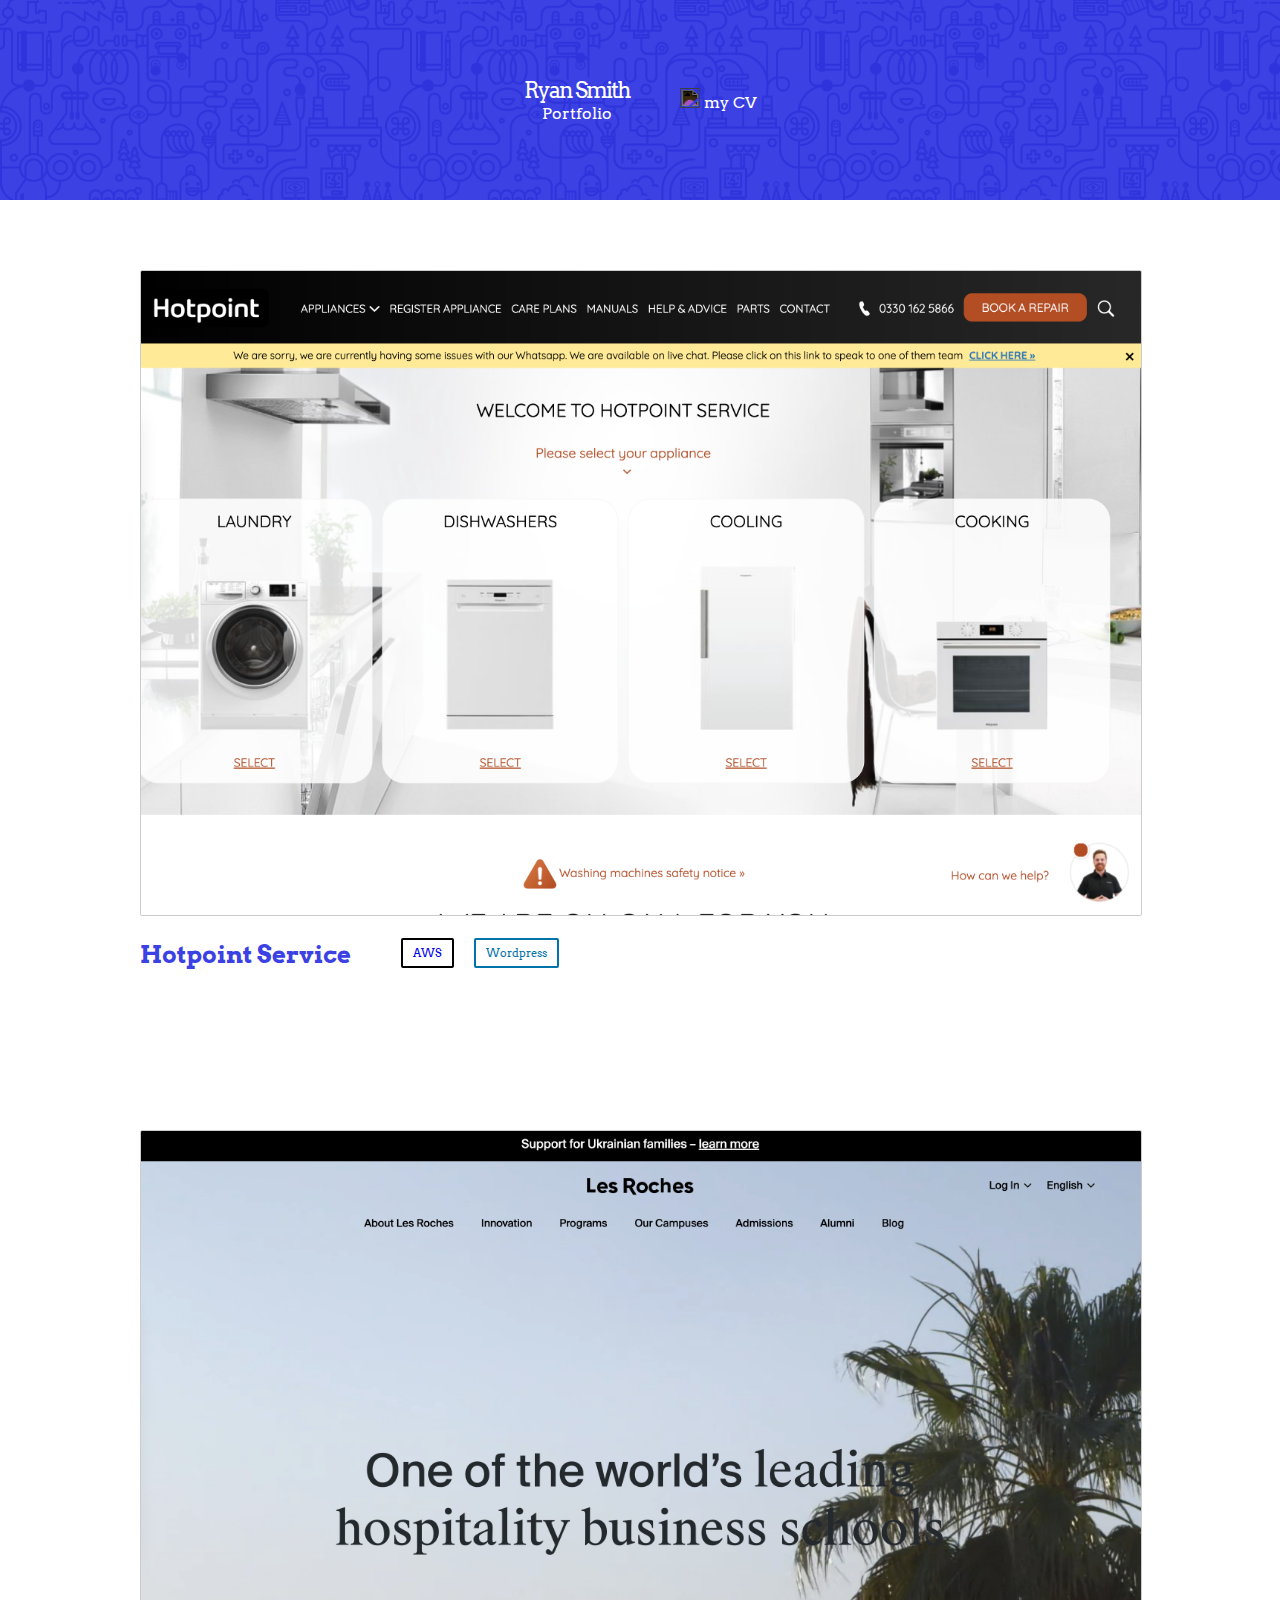
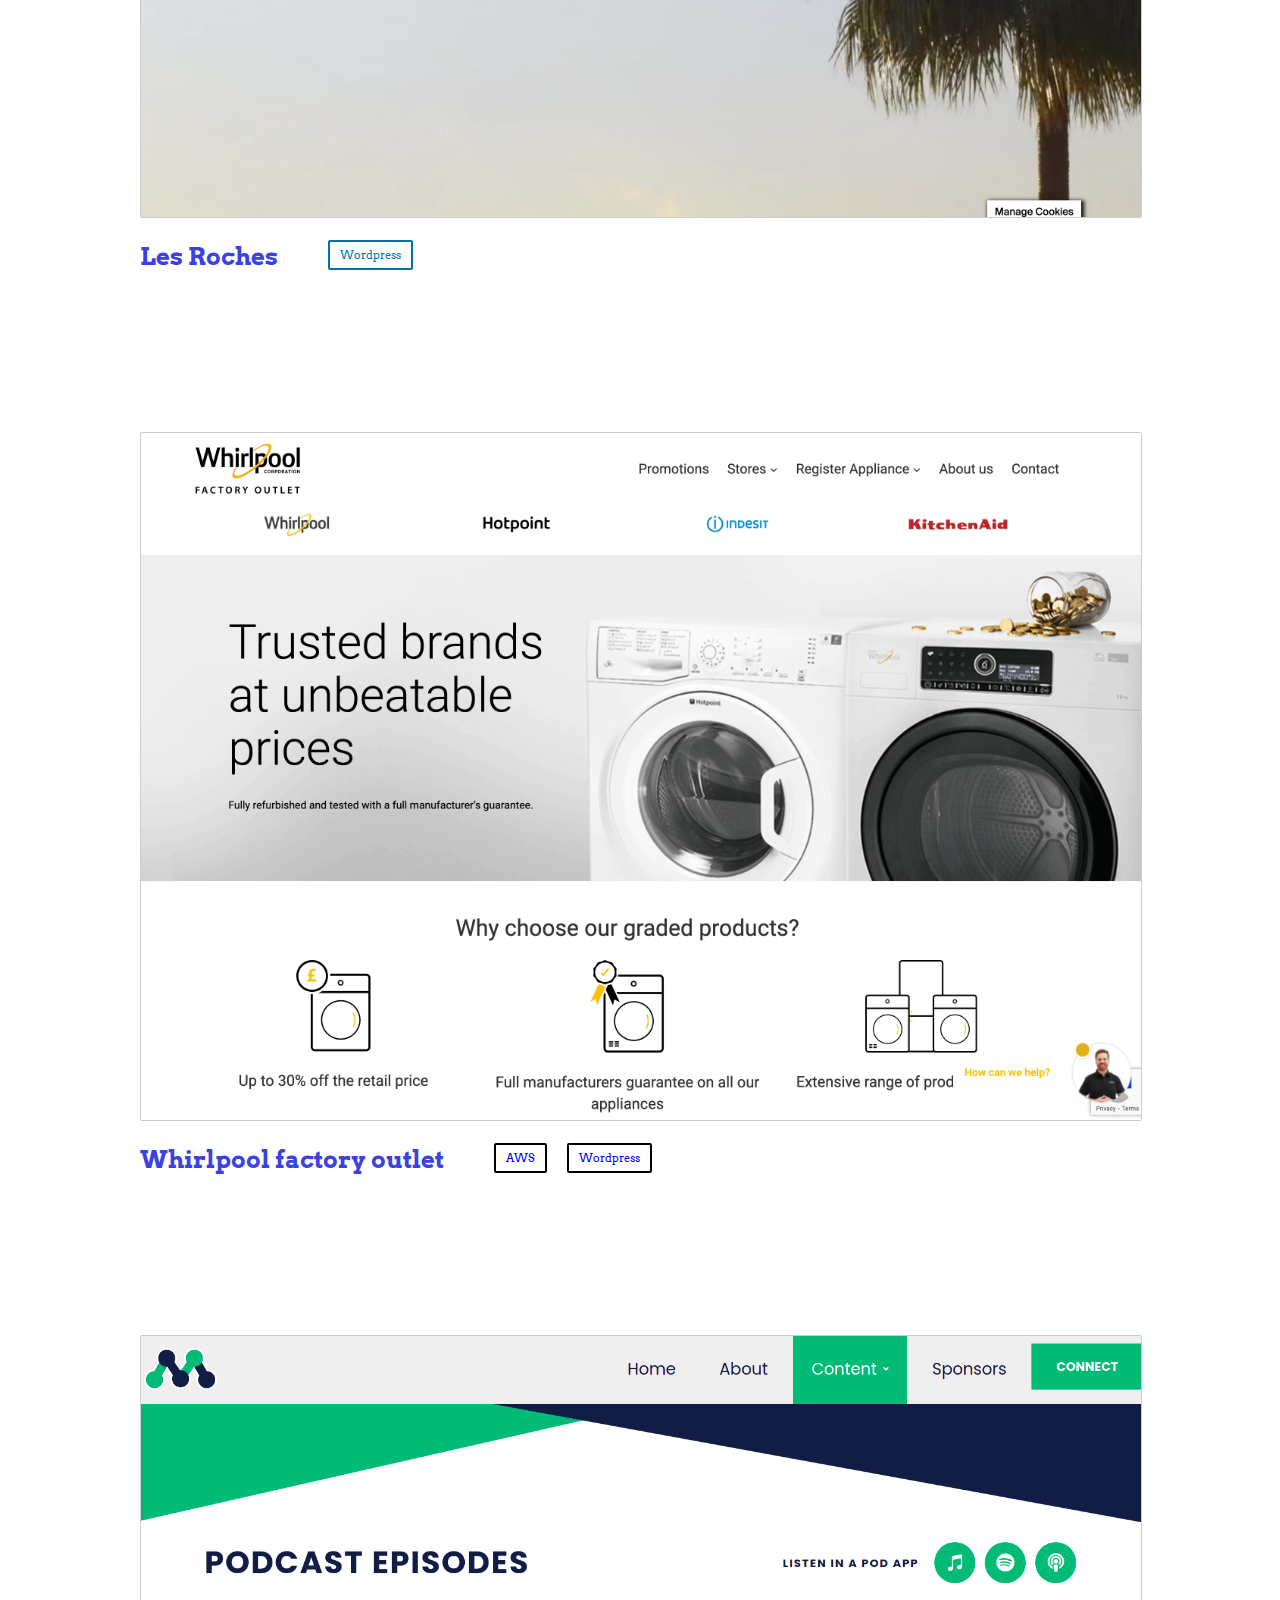
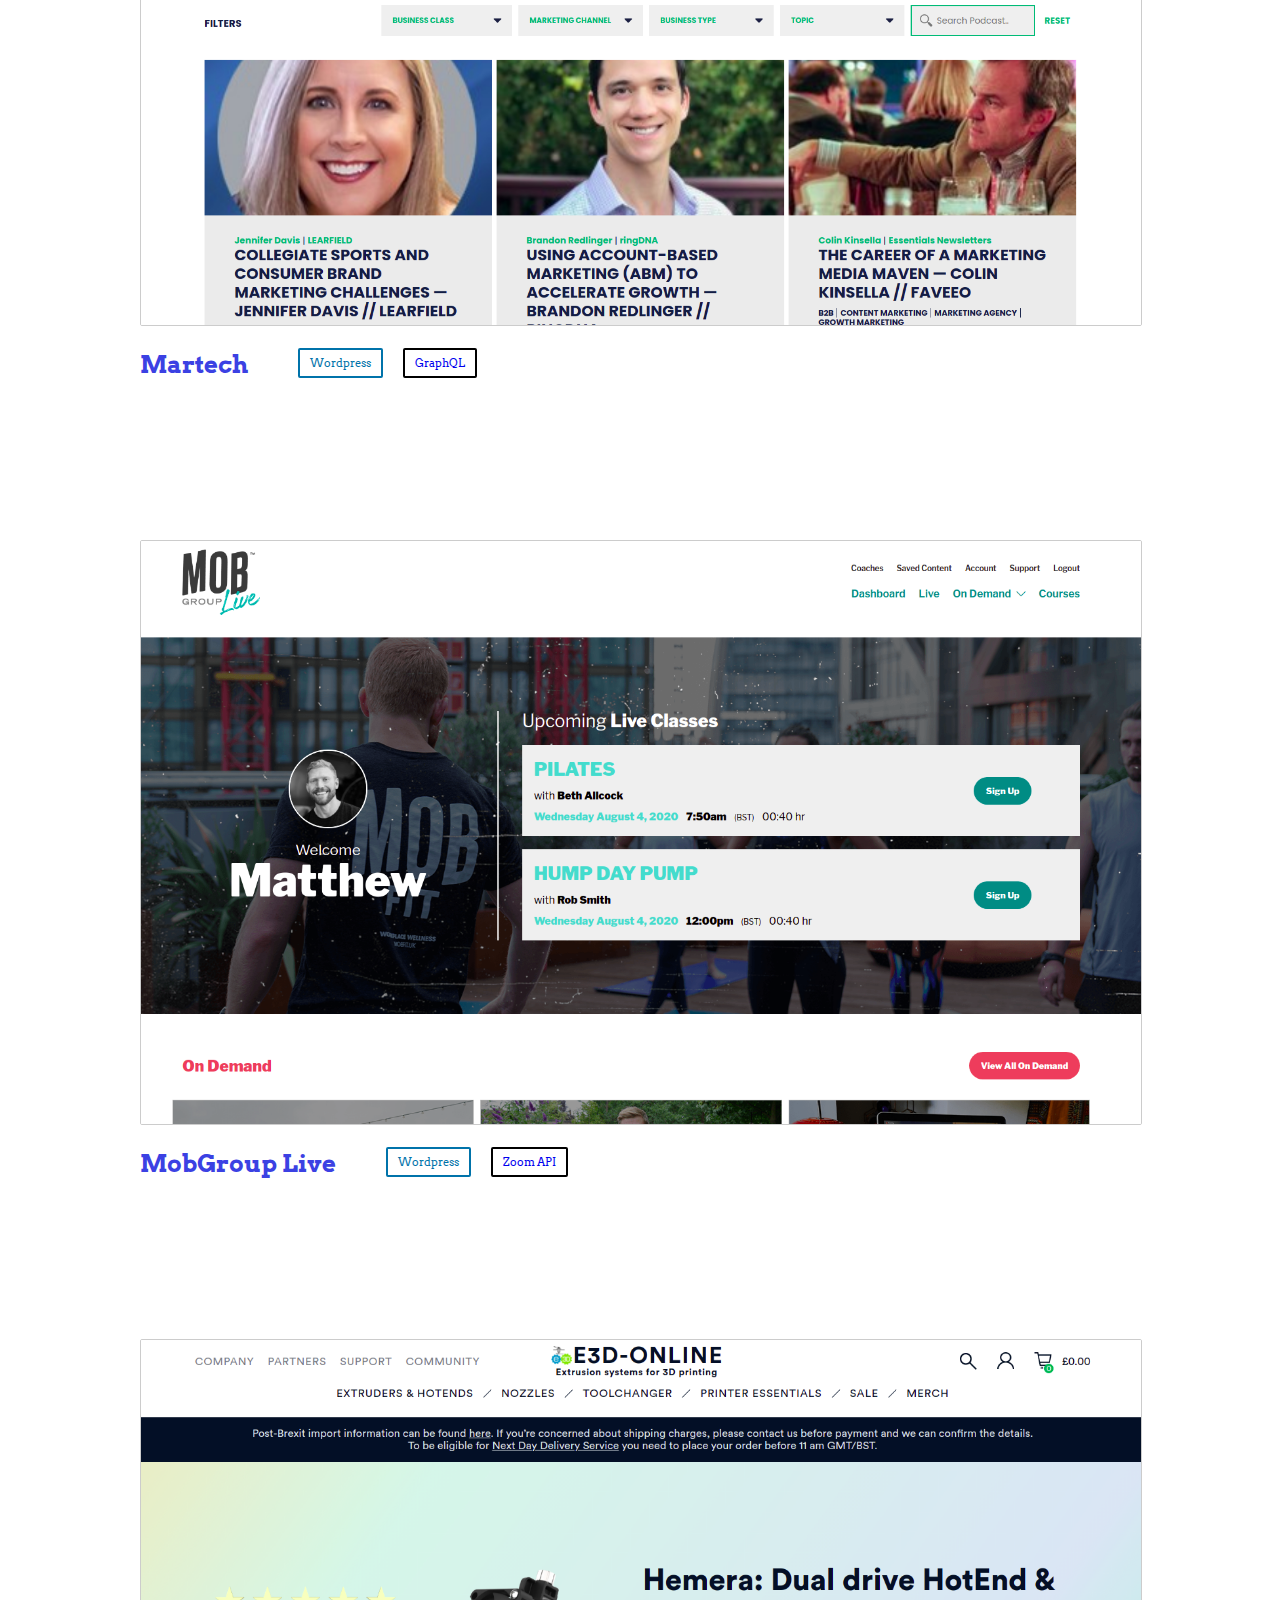
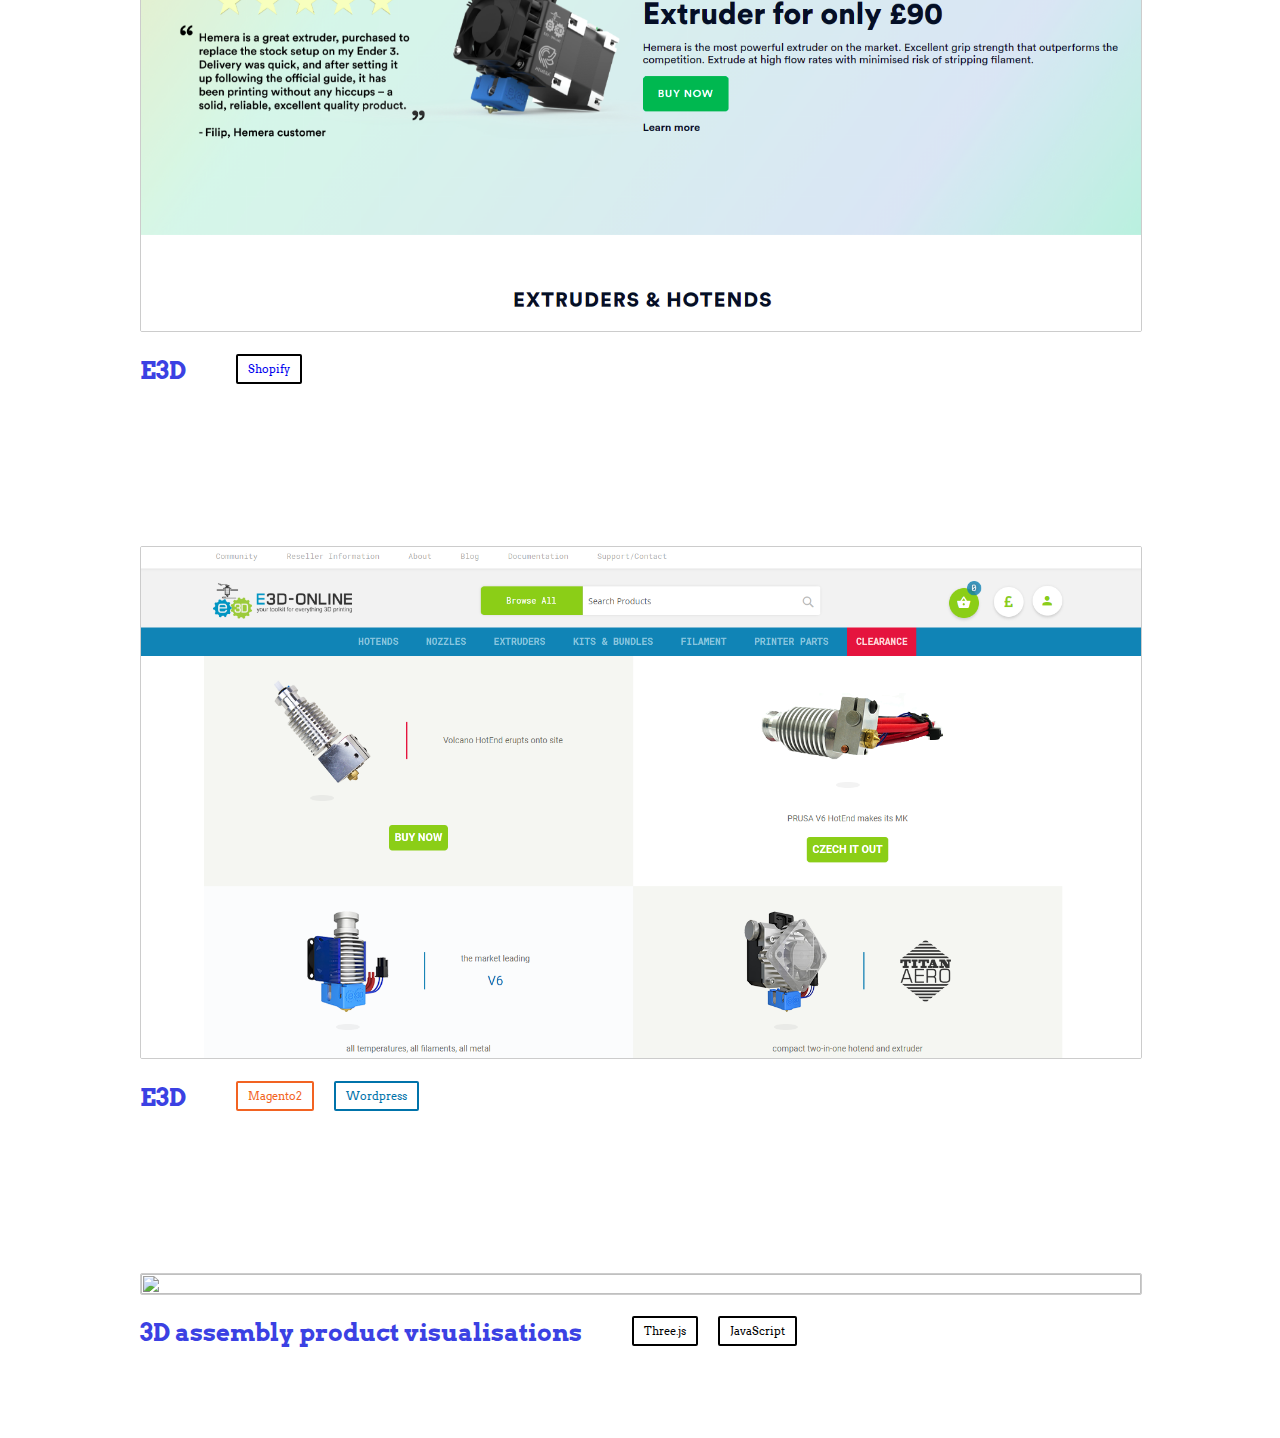
==== commit a7924549: "updating work + cv" ====
--- a/index.html
+++ b/index.html
@@ -15,22 +15,44 @@
       <ul class="nav">
         <li>
           <img src="https://img.icons8.com/small/50/000000/open-resume.png" />
-          <a href="img/CV-RyanSmith2019.pdf" target="__blank">my CV</a>
+          <a href="img/CV-2022.pdf" target="__blank">my CV</a>
         </li>
       </ul>
     </header>
 
     <ul class="portfolio-item">
       <li>
-        <a href="https://e3d-online.com" target="__blank">
-          <img src="img/nwc.png" />
-          <h2>Nearly Wild Camping</h2>
+        <a href="https://hotpointservice.co.uk/" target="__blank">
+          <img src="img/hotpointservice.png" />
+          <h2>Hotpoint Service</h2>
           <ul class="technologies">
+            <li class="AWS">AWS</li>
             <li class="wordpress">Wordpress</li>
-            <li class="react">React</li>
           </ul>
         </a>
       </li>
+
+      <li>
+        <a href="https://lesroches.edu/" target="__blank">
+          <img src="img/lesroches.png" />
+          <h2>Les Roches</h2>
+          <ul class="technologies">
+            <li class="wordpress">Wordpress</li>
+          </ul>
+        </a>
+      </li>
+
+      <li>
+        <a href="https://www.whirlpoolfactoryoutelt.co.uk/" target="__blank">
+          <img src="img/whirlpoolfo.png" />
+          <h2>Whirlpool factory outlet</h2>
+          <ul class="technologies">
+            <li class="AWS">AWS</li>
+            <li class="React">Wordpress</li>
+          </ul>
+        </a>
+      </li>
+
       <li>
         <a href="https://martechpod.com/" target="__blank">
           <img src="img/martech.png" />
@@ -46,20 +68,12 @@
           <img src="img/mobgroup.png" />
           <h2>MobGroup Live</h2>
           <ul class="technologies">
-              <li class="wordpress">Wordpress</li>
-              <li class="zoom">Zoom API</li>
+            <li class="wordpress">Wordpress</li>
+            <li class="zoom">Zoom API</li>
           </ul>
         </a>
       </li>
-      <li>
-        <a href="https://copycademy.com/" target="__blank">
-          <img src="img/copycademy.png" />
-          <h2>Copycademy</h2>
-          <ul class="technologies">
-            <li class="wordpress">Wordpress</li>
-          </ul>
-        </a>
-      </li>
+
       <li>
         <a href="https://e3d-online.com" target="__blank">
           <img src="img/e3d-shopify.png" />
@@ -82,27 +96,6 @@
       </li>
 
       <li>
-        <a href="https://pathio.xyz" target="__blank">
-          <img src="img/pathio.PNG" />
-          <h2>Pathio</h2>
-          <ul class="technologies">
-            <li class="wordpress">Wordpress</li>
-          </ul>
-        </a>
-      </li>
-
-      <li>
-        <a href="http://34.69.143.95" target="__blank">
-          <img src="img/backpackingbritain.jpg" />
-          <h2>Backpacking Britain</h2>
-          <ul class="technologies">
-            <li class="wordpress">Wordpress</li>
-            <li>Leaflet.js</li>
-          </ul>
-        </a>
-      </li>
-
-      <li>
         <img src="img/3d-product-visualisation.gif" />
         <h2>3D assembly product visualisations</h2>
         <ul class="technologies">
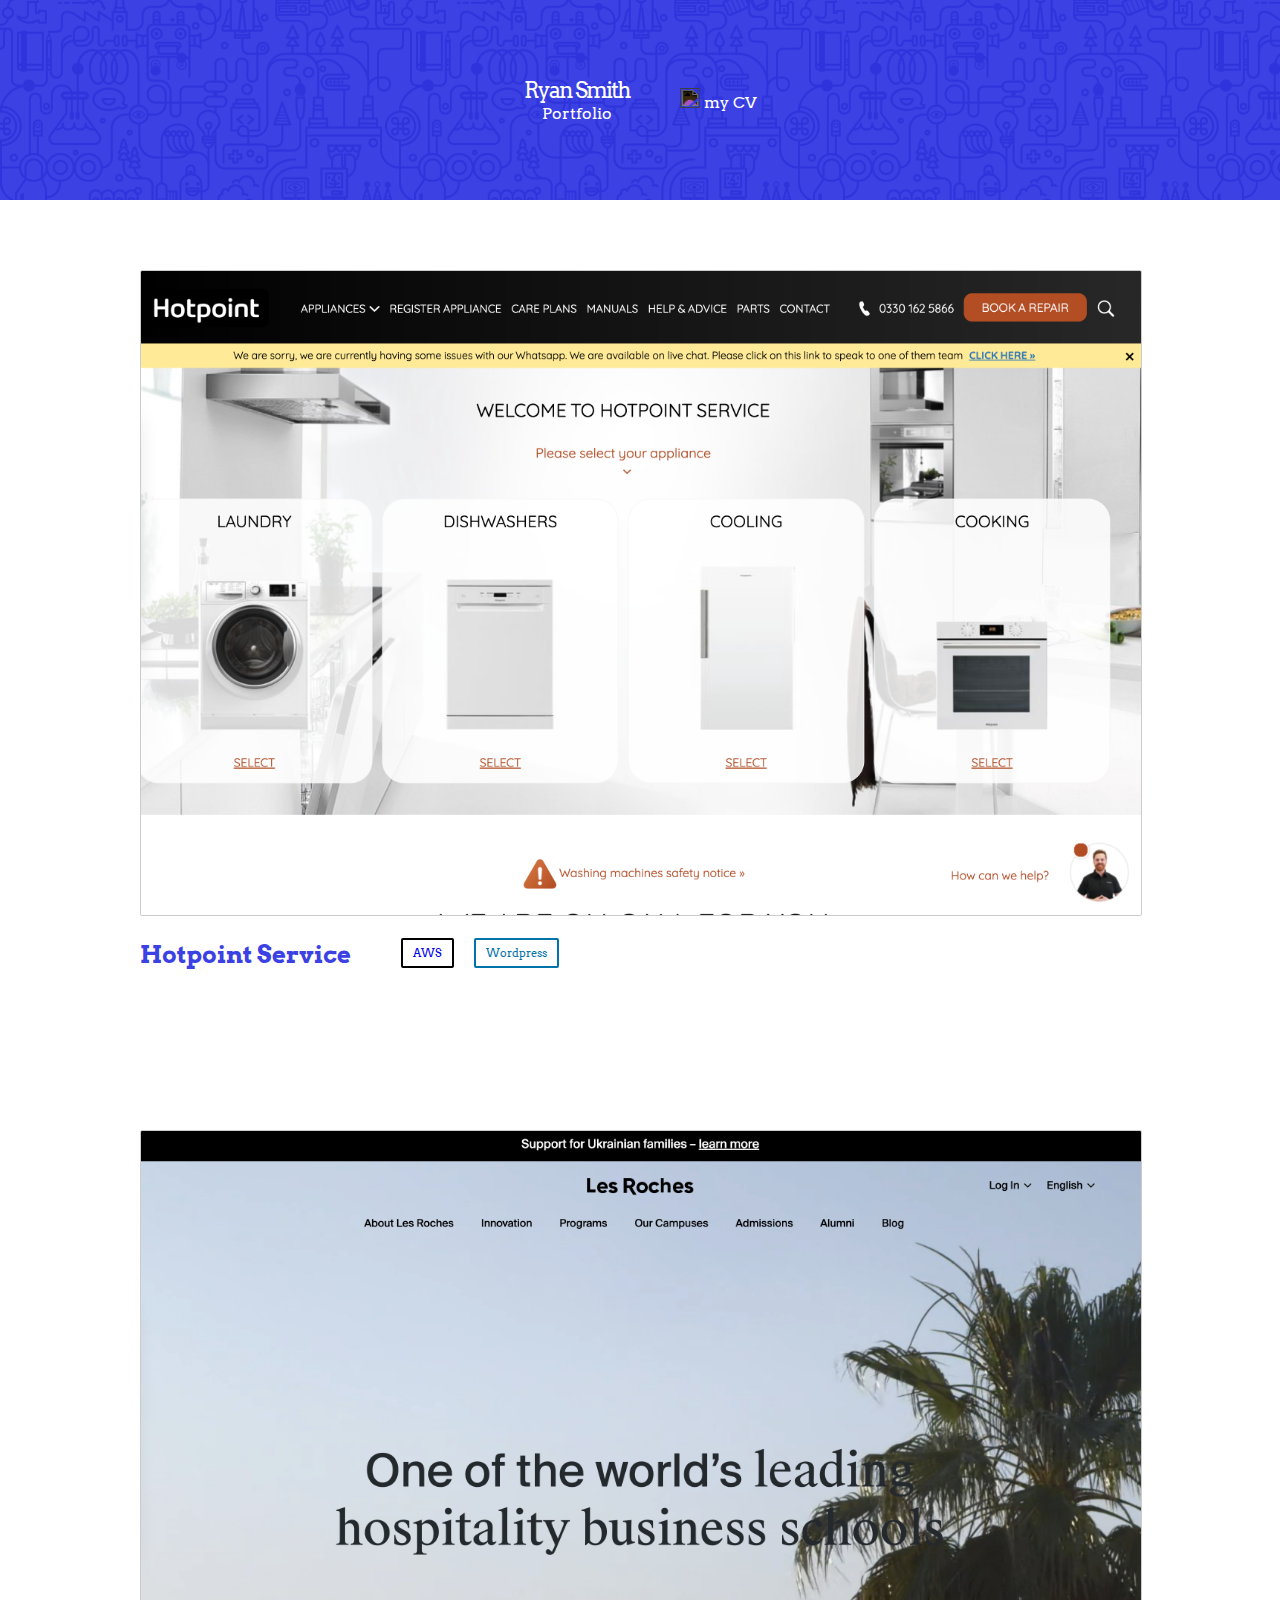
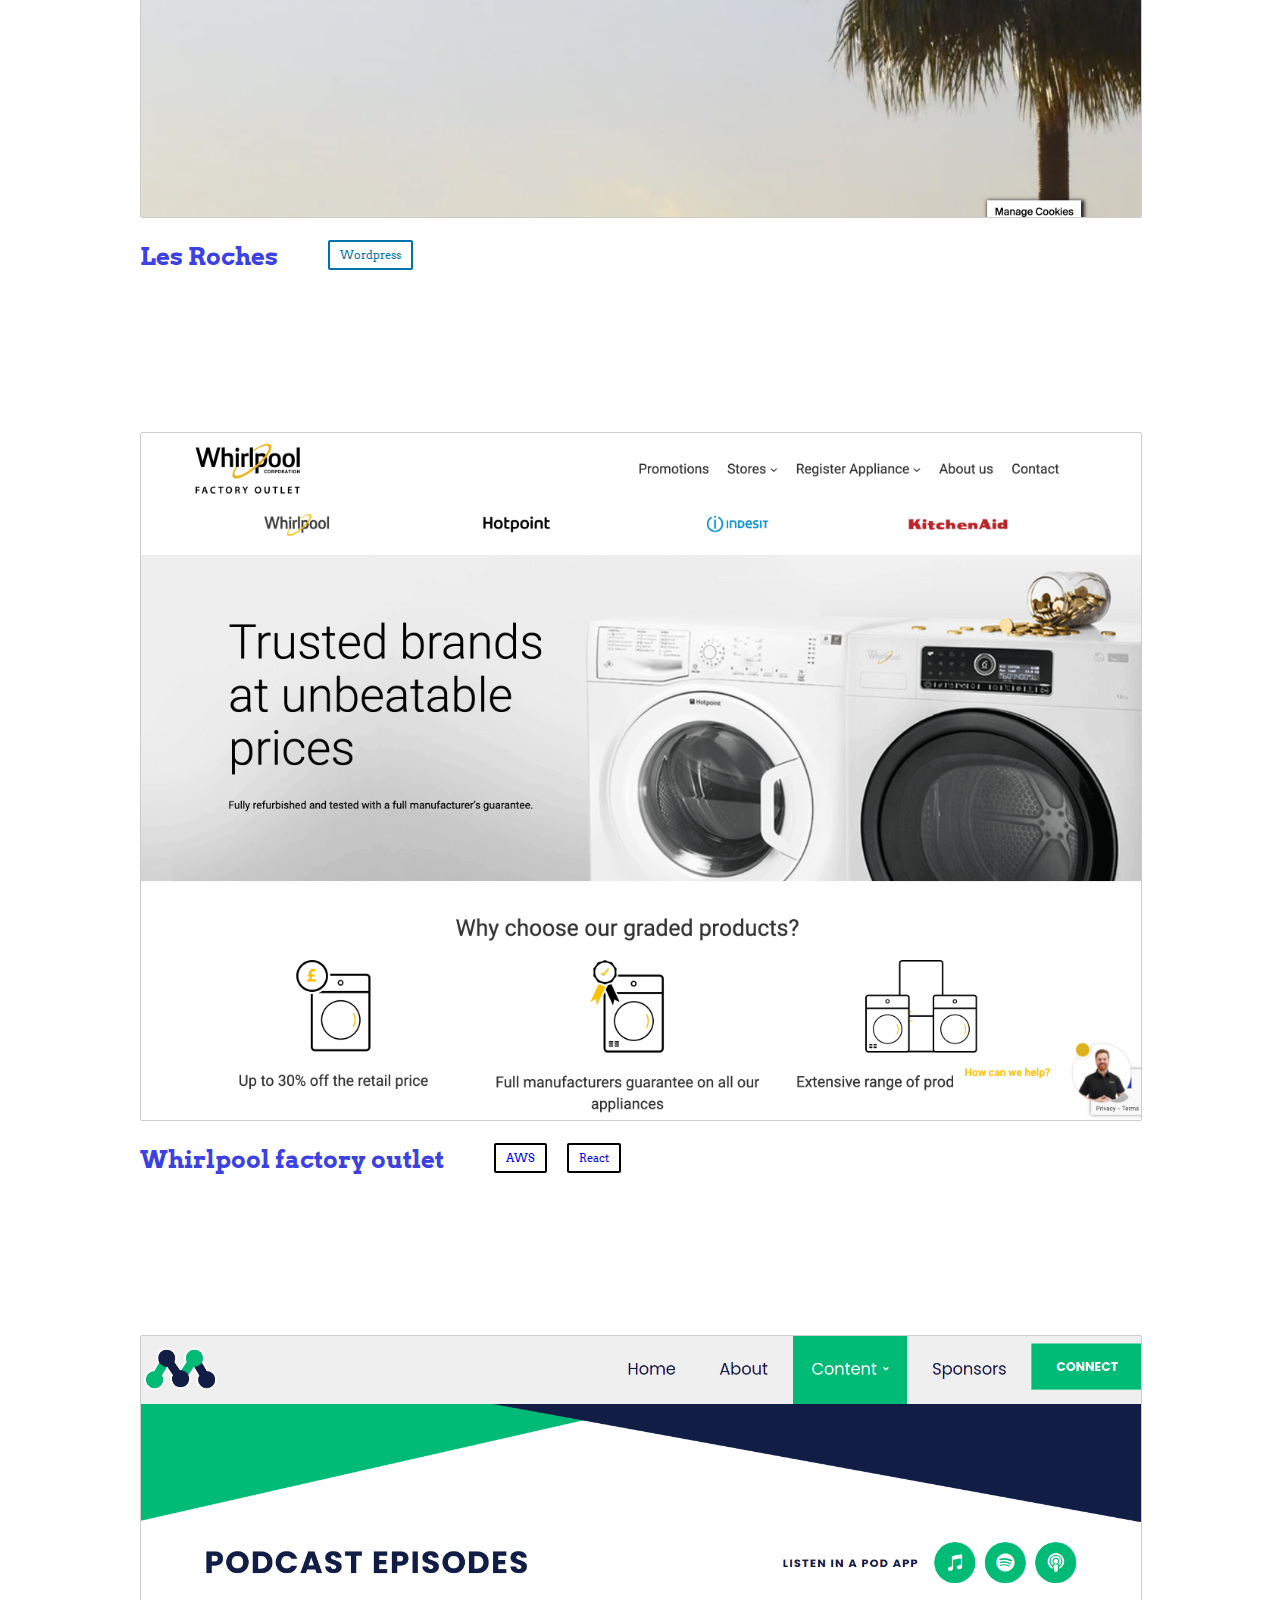
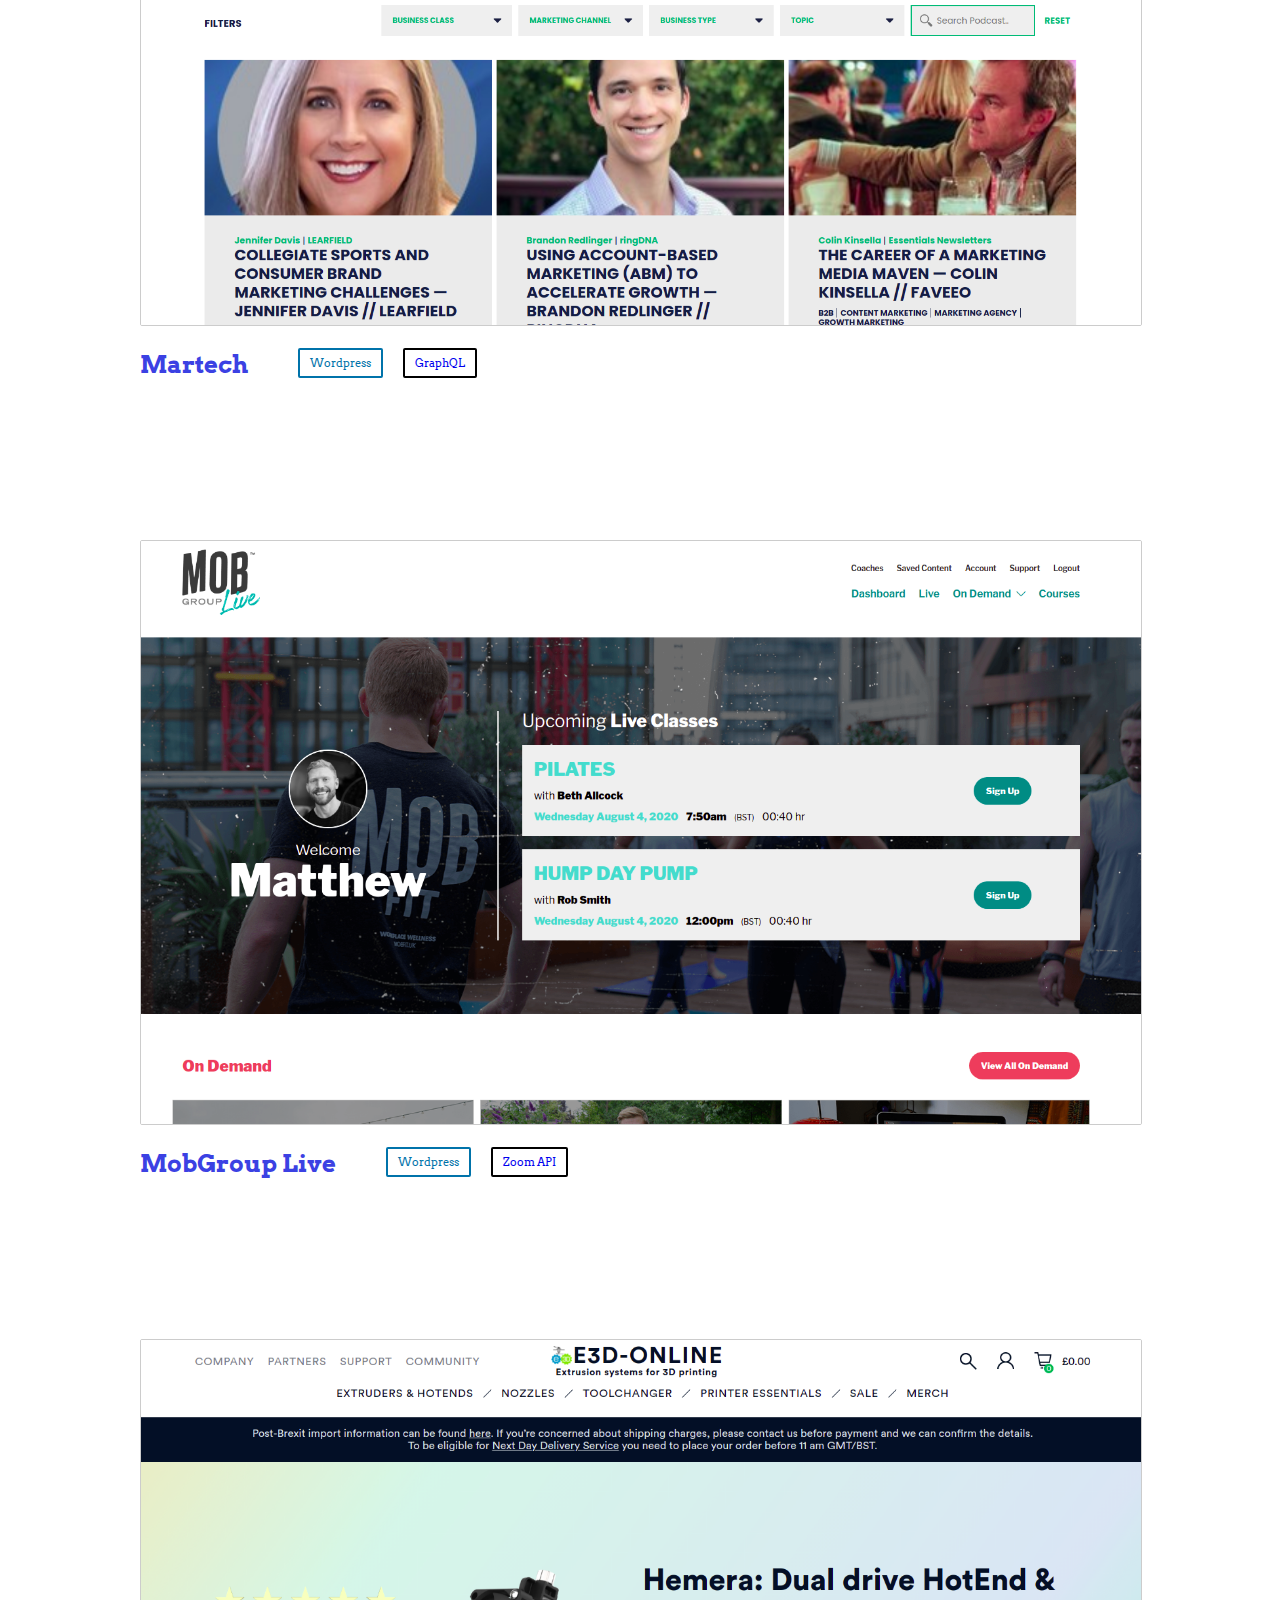
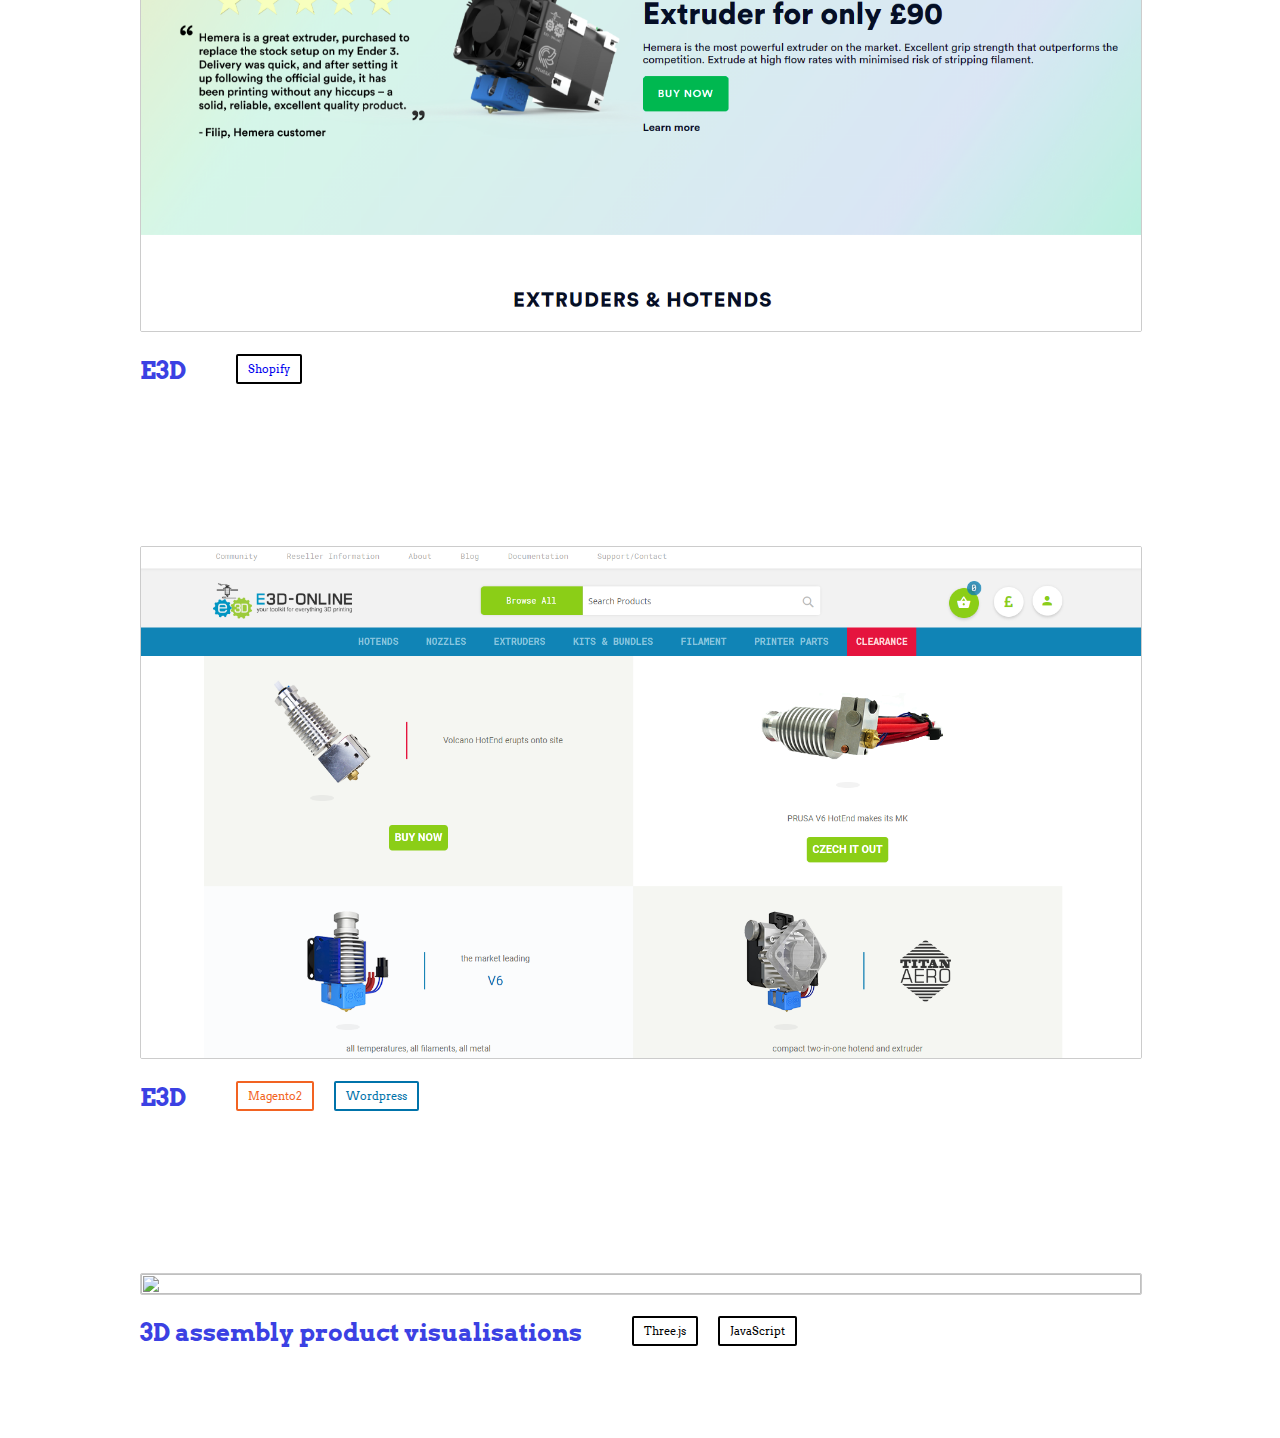
==== commit 935976c4: "updating work + cv" ====
--- a/index.html
+++ b/index.html
@@ -48,7 +48,7 @@
           <h2>Whirlpool factory outlet</h2>
           <ul class="technologies">
             <li class="AWS">AWS</li>
-            <li class="React">Wordpress</li>
+            <li class="React">React</li>
           </ul>
         </a>
       </li>
